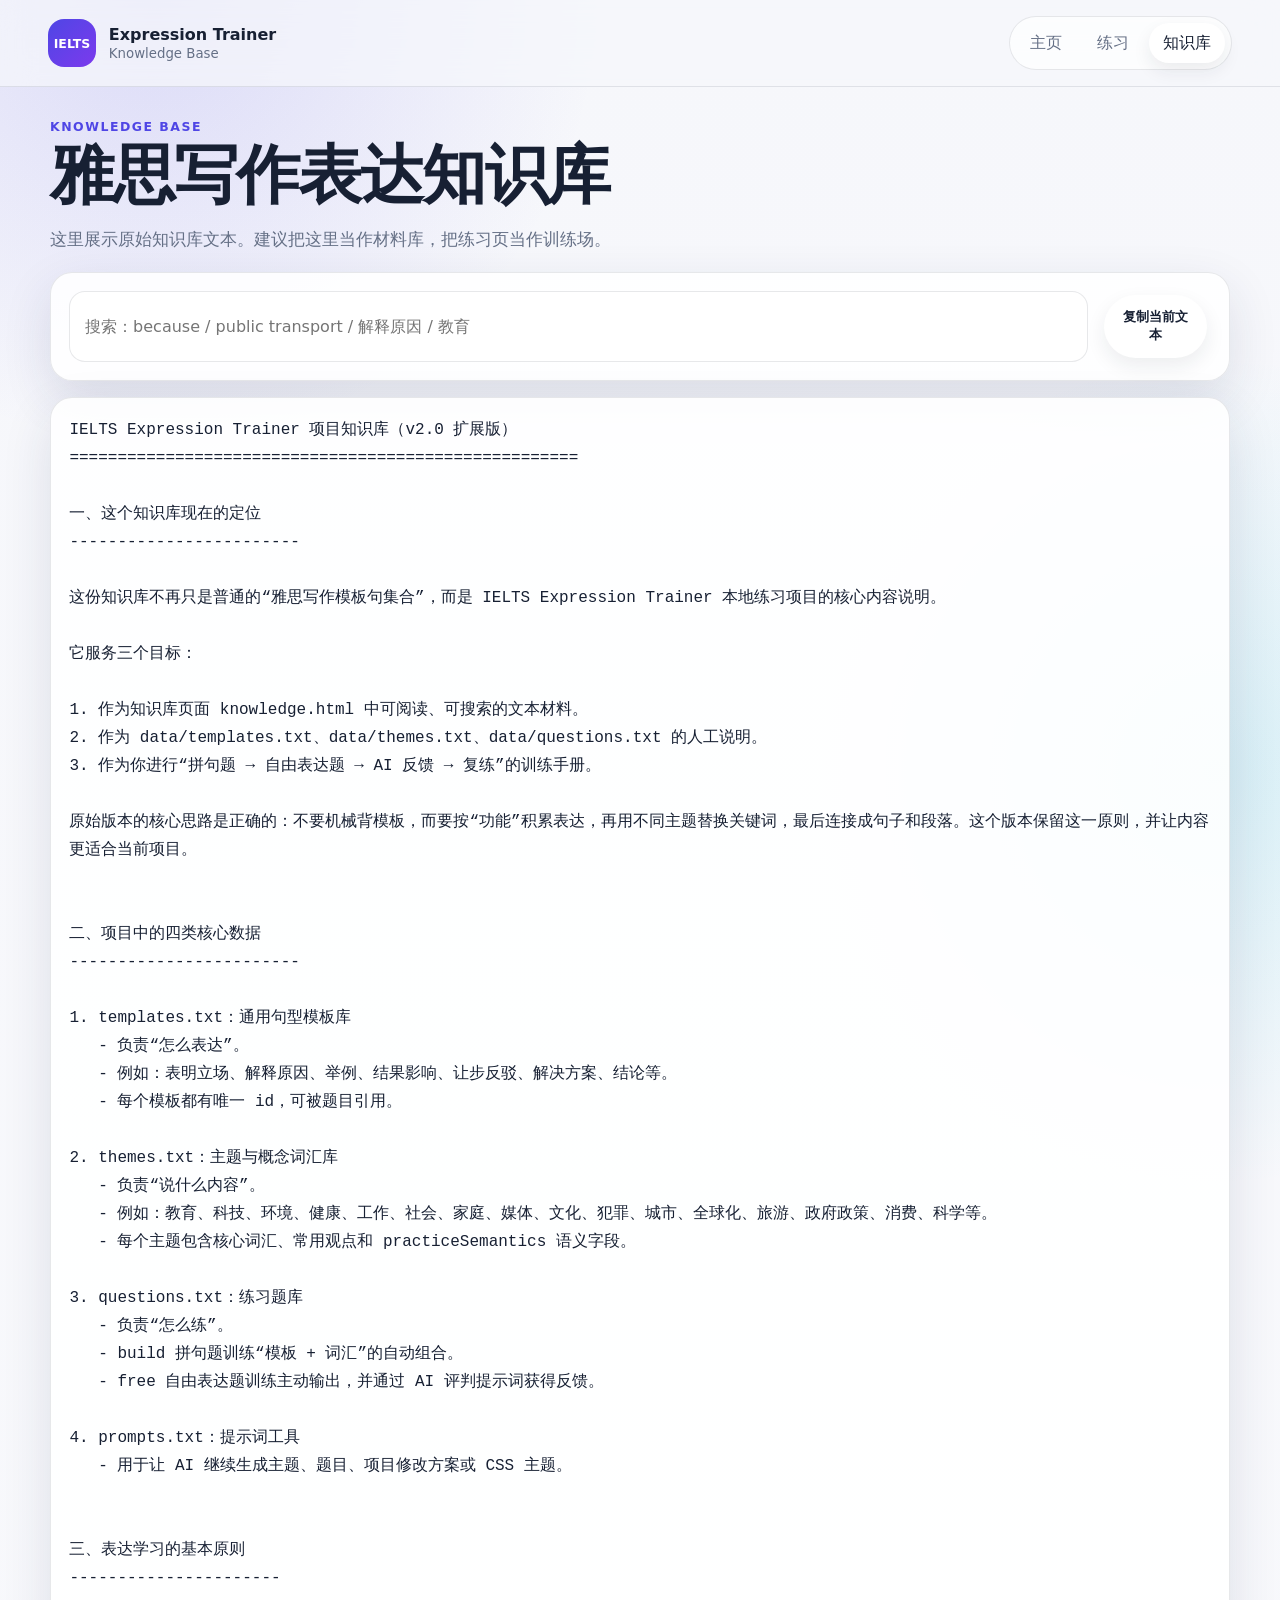
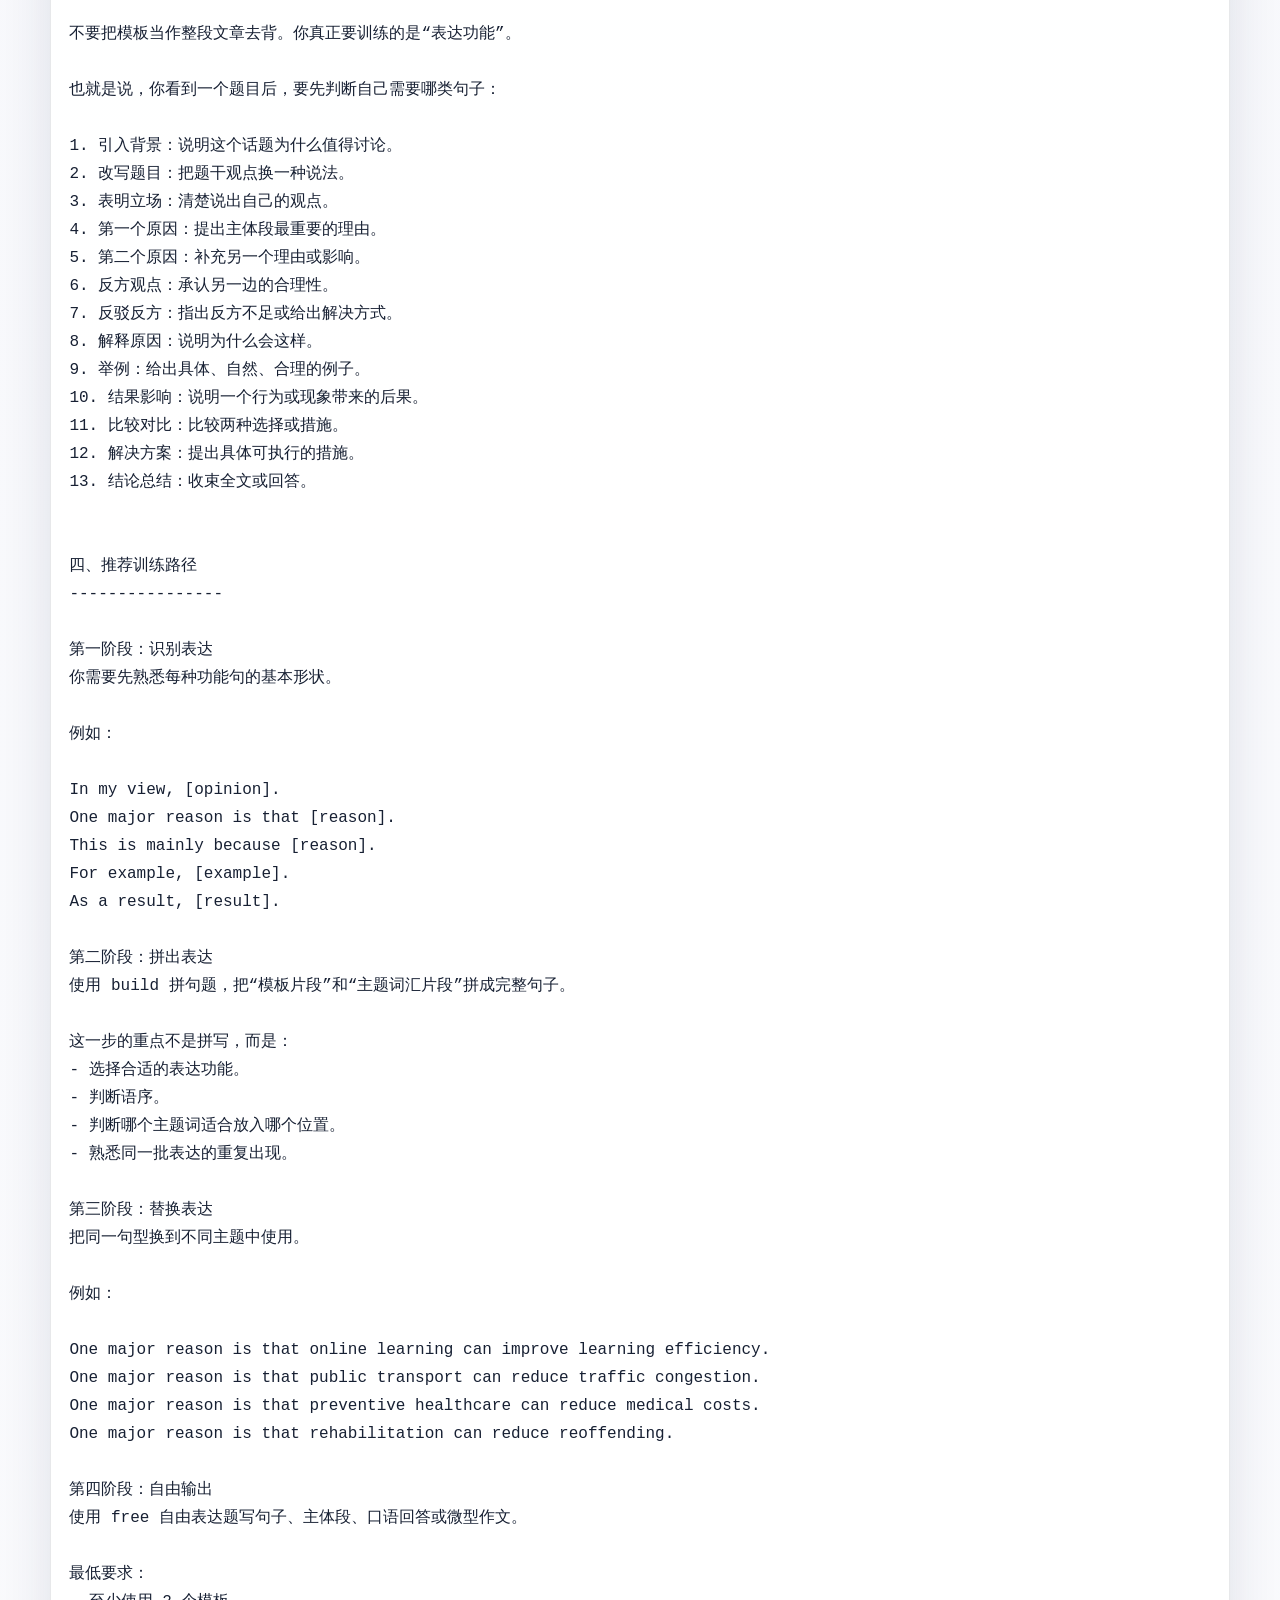
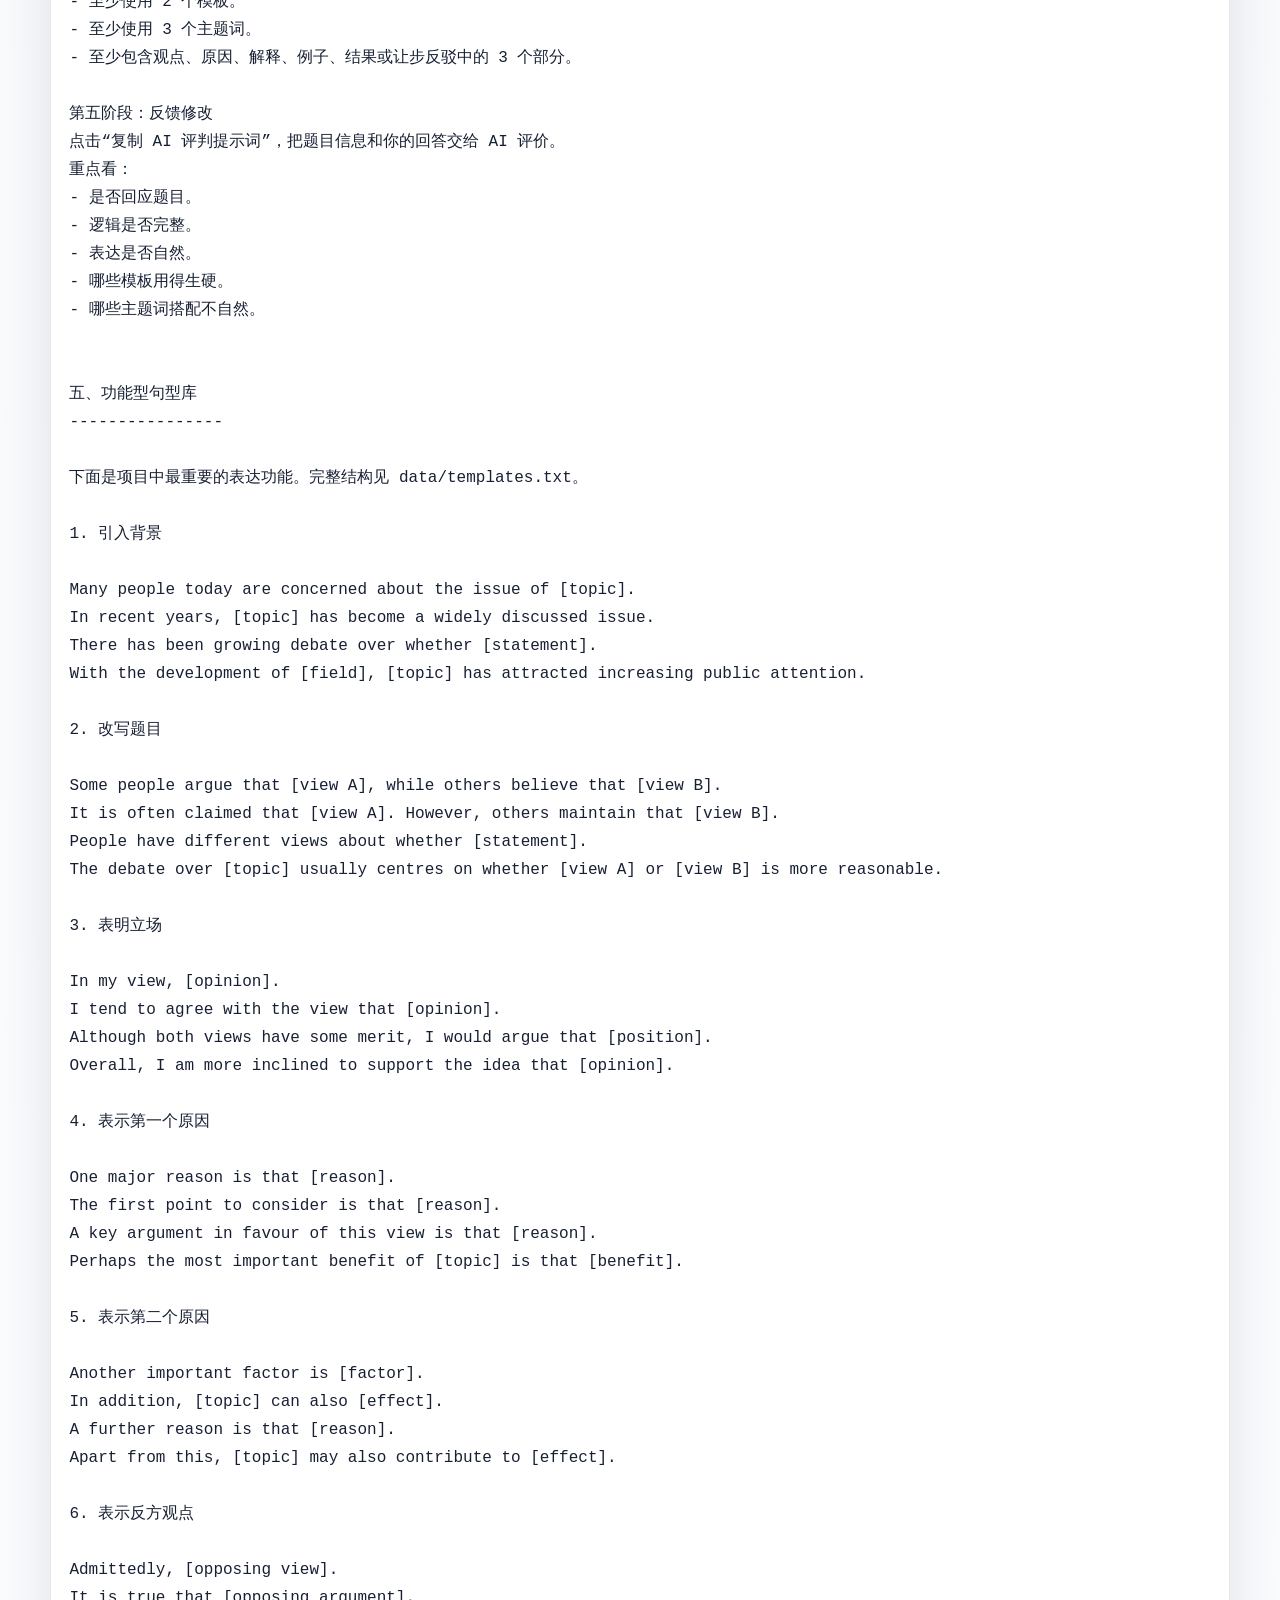
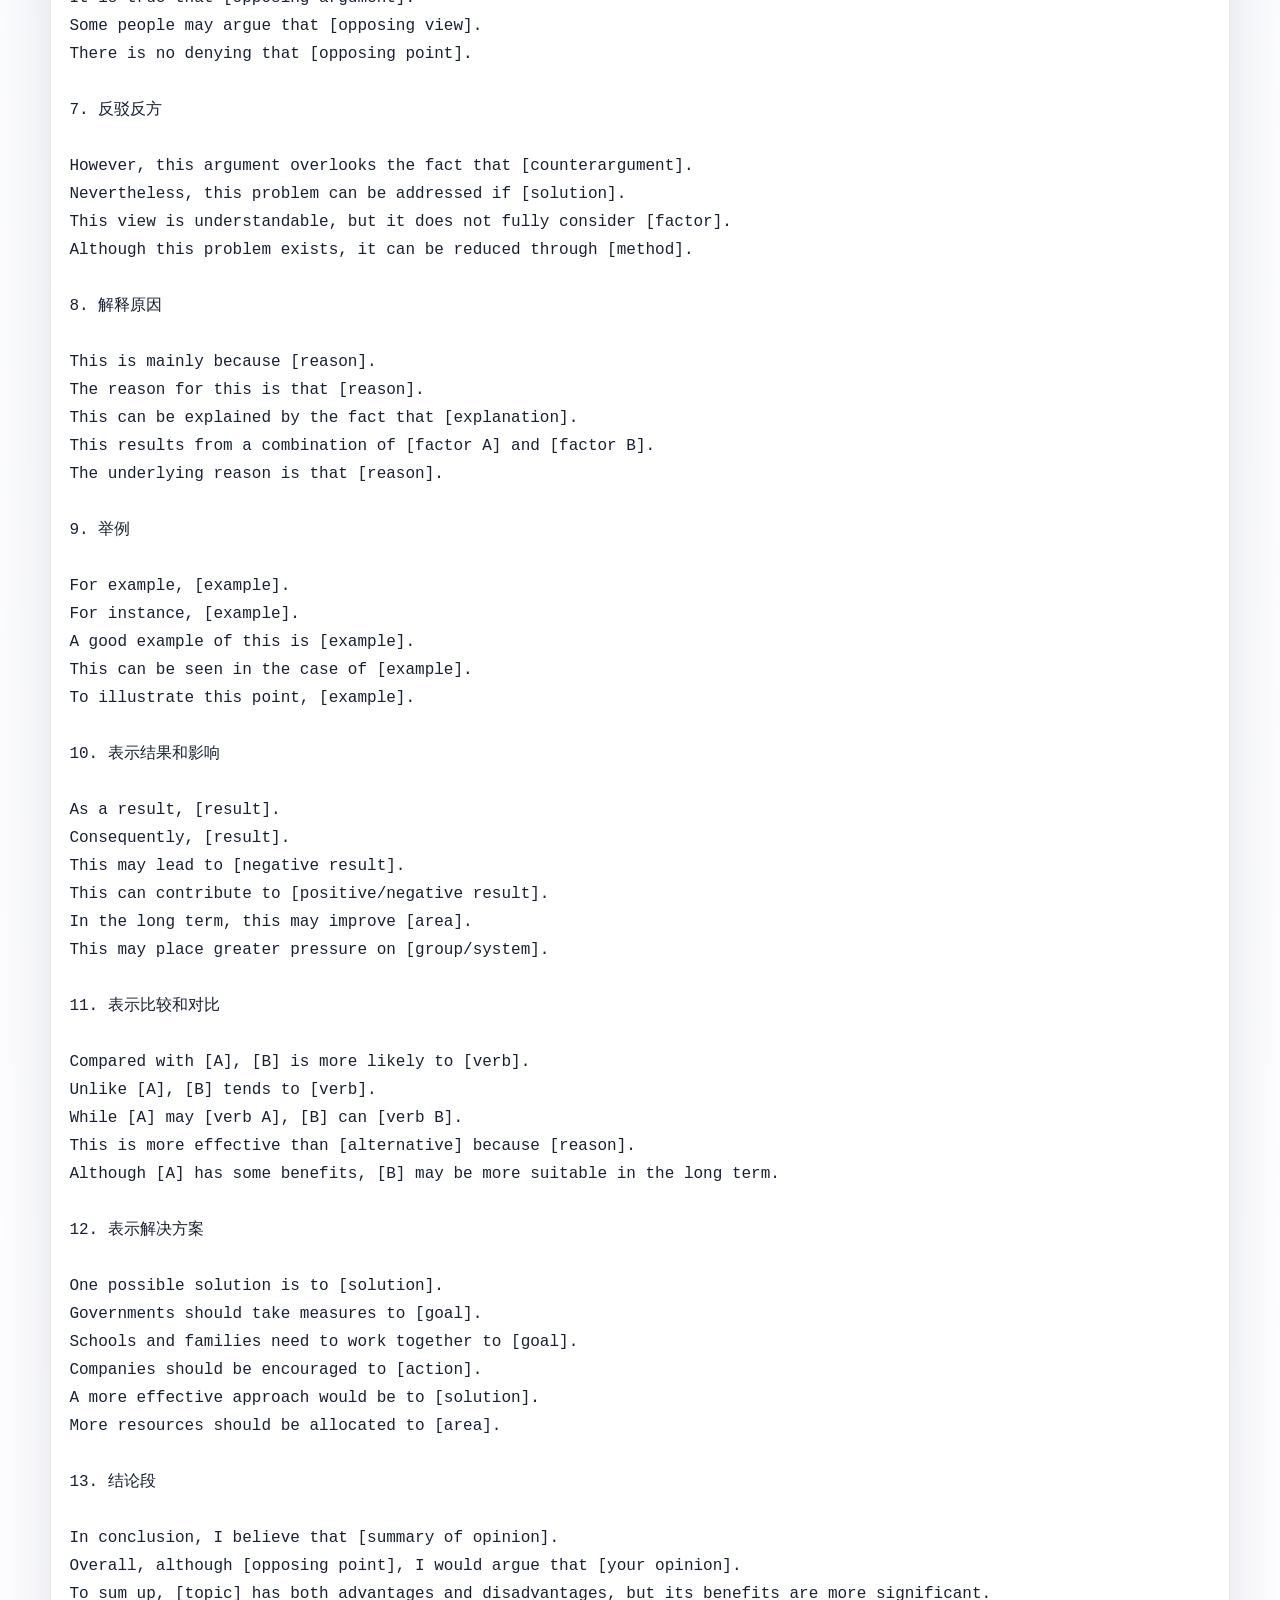
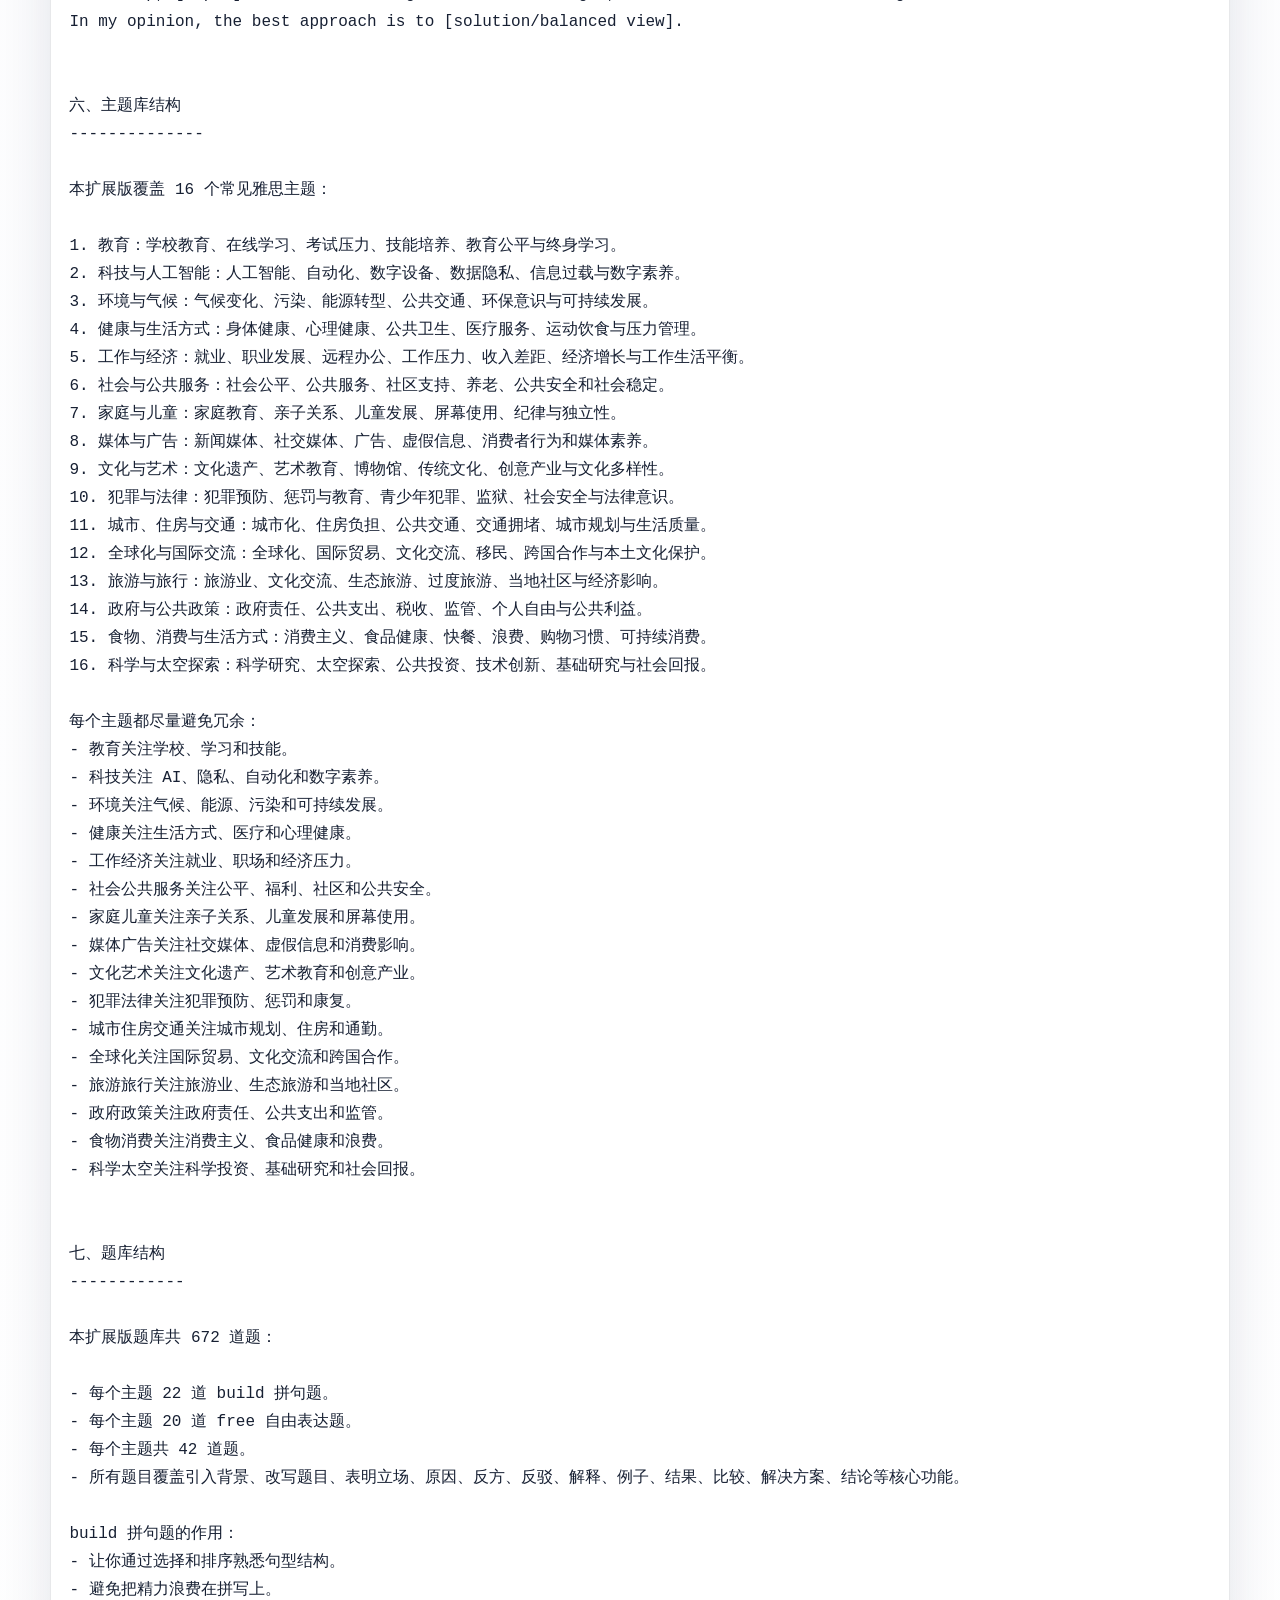
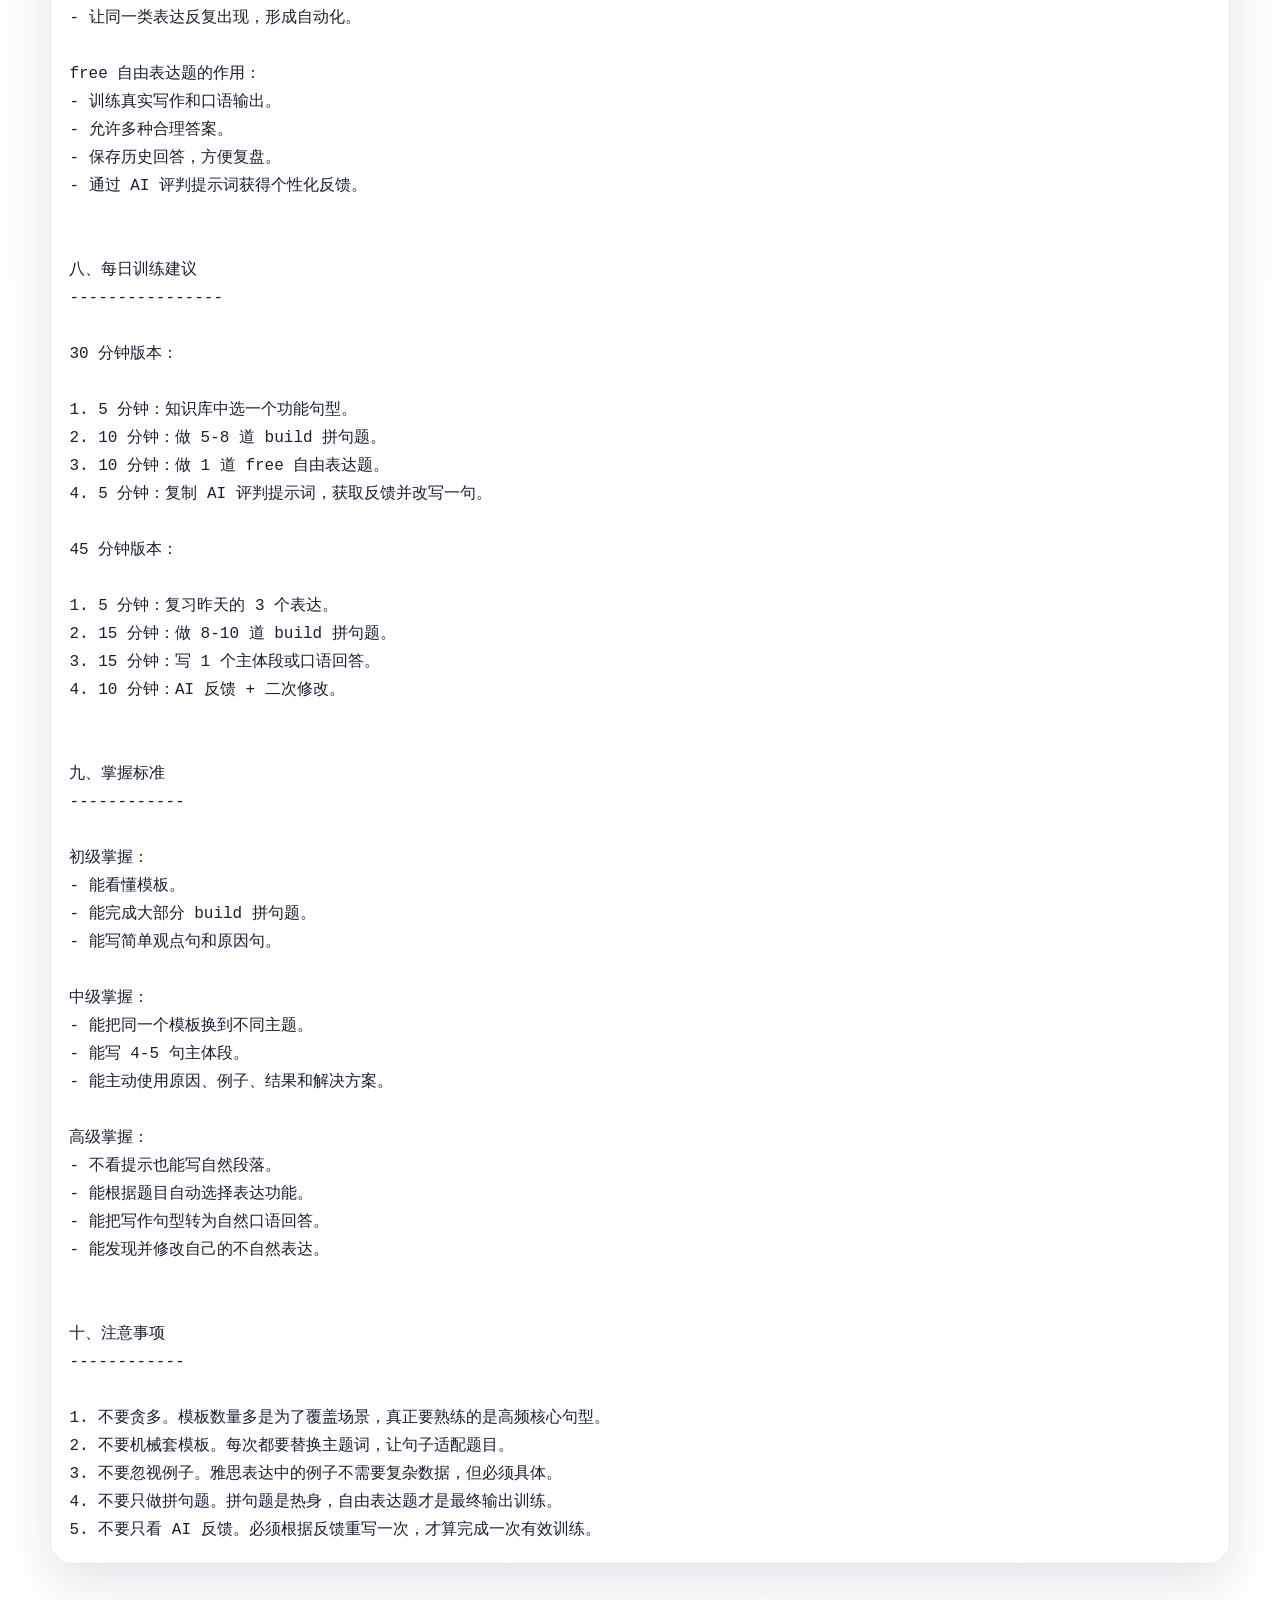
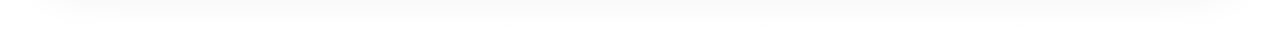
==== knowledge.html @ 22a50a84 "App" ====
<!doctype html><html lang="zh-CN"><head><meta charset="utf-8"/><meta name="viewport" content="width=device-width,initial-scale=1"/><title>知识库 | IELTS Expression Trainer</title><link rel="stylesheet" href="assets/css/style.css"/></head><body>
<header class="topbar"><a class="brand" href="index.html"><span class="logo">IELTS</span><span><b>Expression Trainer</b><small>Knowledge Base</small></span></a><nav><a href="index.html">主页</a><a href="practice.html">练习</a><a class="active" href="knowledge.html">知识库</a></nav></header>
<main class="container"><section><p class="eyebrow">Knowledge Base</p><h1>雅思写作表达知识库</h1><p class="lead">这里展示原始知识库文本。建议把这里当作材料库，把练习页当作训练场。</p><div class="panel toolbar"><input id="searchInput" placeholder="搜索：because / public transport / 解释原因 / 教育"/><button id="copyVisible" class="btn">复制当前文本</button></div><pre id="knowledgeText" class="panel kb">正在加载...</pre></section></main>
<div id="toastRoot"></div><script src="assets/js/fallback-data.js"></script><script src="assets/js/common.js"></script><script src="assets/js/knowledge.js"></script></body></html>
---- assets/css/style.css ----
:root{--bg:#f6f7fb;--surface:rgba(255,255,255,.88);--text:#172033;--muted:#657086;--primary:#4f46e5;--primary2:#7c3aed;--accent:#06b6d4;--danger:#ef4444;--success:#16a34a;--warning:#f59e0b;--border:rgba(23,32,51,.1);--shadow:0 18px 50px rgba(36,42,80,.12);--radius:22px;--font:ui-sans-serif,system-ui,-apple-system,BlinkMacSystemFont,"Segoe UI","Microsoft YaHei",Arial,sans-serif}*{box-sizing:border-box}body{margin:0;font-family:var(--font);color:var(--text);background:radial-gradient(circle at 12% 0%,rgba(79,70,229,.16),transparent 28rem),radial-gradient(circle at 95% 8%,rgba(6,182,212,.13),transparent 26rem),linear-gradient(180deg,var(--bg),#fff);min-height:100vh}a{text-decoration:none;color:inherit}code{background:rgba(79,70,229,.08);color:var(--primary);padding:.12rem .35rem;border-radius:.45rem}.topbar{position:sticky;top:0;z-index:20;display:flex;justify-content:space-between;align-items:center;gap:1rem;padding:1rem clamp(1rem,4vw,3rem);backdrop-filter:blur(16px);background:rgba(246,247,251,.72);border-bottom:1px solid var(--border)}.brand{display:flex;gap:.8rem;align-items:center}.logo{display:grid;place-items:center;width:48px;height:48px;border-radius:16px;background:linear-gradient(135deg,var(--primary),var(--primary2));color:#fff;font-weight:900;font-size:.78rem}.brand small{display:block;color:var(--muted);margin-top:.18rem}nav{display:flex;gap:.35rem;padding:.35rem;background:rgba(255,255,255,.65);border:1px solid var(--border);border-radius:999px}nav a{padding:.62rem .9rem;border-radius:999px;color:var(--muted)}nav a.active,nav a:hover{color:var(--text);background:#fff;box-shadow:0 8px 18px rgba(23,32,51,.08)}.container{width:min(1180px,calc(100% - 2rem));margin:0 auto;padding:2rem 0 4rem}.hero{display:grid;grid-template-columns:1.2fr .8fr;gap:1.5rem;align-items:stretch;padding:2rem 0}.eyebrow{margin:0 0 .6rem;color:var(--primary);font-size:.78rem;font-weight:900;letter-spacing:.12em;text-transform:uppercase}h1,h2,h3{margin:0;letter-spacing:-.03em}h1{font-size:clamp(2.1rem,5vw,4.6rem);line-height:.98}.lead{color:var(--muted);font-size:1.08rem;line-height:1.8;max-width:760px}.panel,.card{background:var(--surface);border:1px solid var(--border);border-radius:var(--radius);box-shadow:var(--shadow);padding:1.15rem}.btn{border:0;border-radius:999px;padding:.82rem 1.05rem;background:#fff;color:var(--text);font-weight:800;cursor:pointer;display:inline-flex;justify-content:center;align-items:center;gap:.45rem;margin:.25rem;box-shadow:0 8px 20px rgba(23,32,51,.08)}.btn.primary{background:linear-gradient(135deg,var(--primary),var(--primary2));color:#fff}.btn.danger{color:var(--danger);background:rgba(239,68,68,.1);box-shadow:none;border:1px solid rgba(239,68,68,.2)}.btn.success{color:var(--success);background:rgba(22,163,74,.1);box-shadow:none;border:1px solid rgba(22,163,74,.2)}.btn.small{padding:.6rem .8rem}.btn.full{width:100%}.grid{display:grid;grid-template-columns:repeat(3,minmax(0,1fr));gap:1rem}.grid.two{grid-template-columns:repeat(2,minmax(0,1fr))}.card:hover{transform:translateY(-2px);box-shadow:0 22px 55px rgba(36,42,80,.16)}.theme-icon{font-size:2rem}.muted{color:var(--muted);line-height:1.65}.chip{display:inline-flex;padding:.45rem .65rem;border-radius:999px;background:rgba(79,70,229,.08);color:var(--primary);border:1px solid rgba(79,70,229,.12);font-size:.85rem;font-weight:800;margin:.18rem}.note{border-radius:18px;padding:1rem;background:linear-gradient(135deg,rgba(79,70,229,.08),rgba(6,182,212,.08));border:1px solid rgba(79,70,229,.12);color:var(--muted);line-height:1.65}.stats{display:grid;grid-template-columns:repeat(3,1fr);gap:.75rem}.stat{padding:1rem;border-radius:18px;background:rgba(255,255,255,.72);border:1px solid var(--border)}.stat b{display:block;font-size:1.8rem}.section-head{display:flex;justify-content:space-between;align-items:center;margin:2rem 0 1rem}.cols{display:grid;grid-template-columns:1fr 1fr;gap:1rem;margin-top:2rem}.practice{display:grid;grid-template-columns:320px 1fr;gap:1rem;align-items:start}.side{position:sticky;top:92px}.side label{display:block;margin:1rem 0 .4rem;color:var(--muted);font-weight:800}.side select,input,textarea{width:100%;border:1px solid var(--border);background:rgba(255,255,255,.85);border-radius:16px;padding:.82rem .92rem;font:inherit;outline:none}.seg{display:grid;grid-template-columns:repeat(3,1fr);gap:.35rem;padding:.35rem;border:1px solid var(--border);background:rgba(255,255,255,.6);border-radius:16px}.seg button{border:0;border-radius:12px;background:transparent;padding:.65rem;color:var(--muted);font-weight:800;cursor:pointer}.seg button.active{background:#fff;color:var(--primary);box-shadow:0 8px 20px rgba(23,32,51,.08)}.progress{margin:1rem 0;color:var(--muted)}.progress div{height:10px;border-radius:999px;background:rgba(79,70,229,.09);overflow:hidden;margin-top:.45rem}.progress i{display:block;height:100%;width:0;background:linear-gradient(90deg,var(--primary),var(--accent));border-radius:999px}.work{display:grid;grid-template-columns:290px 1fr;gap:1rem}.list{max-height:calc(100vh - 110px);overflow:auto;position:sticky;top:92px}.qitem{width:100%;text-align:left;border:1px solid var(--border);border-radius:16px;background:rgba(255,255,255,.62);padding:.75rem;cursor:pointer;margin:.35rem 0}.qitem.active,.qitem:hover{border-color:rgba(79,70,229,.36);background:rgba(79,70,229,.06)}.qhead{display:flex;justify-content:space-between;gap:1rem;margin-bottom:1rem}.prompt{padding:1rem;border-radius:18px;background:rgba(79,70,229,.06);border:1px solid rgba(79,70,229,.12);line-height:1.7;margin:1rem 0}.bank,.answer,.tools{display:flex;flex-wrap:wrap;gap:.55rem;padding:.85rem;border-radius:18px;border:1px dashed rgba(79,70,229,.25);background:rgba(255,255,255,.58);min-height:64px}.answer{border-style:solid;background:rgba(6,182,212,.06);border-color:rgba(6,182,212,.22)}.answer.empty:before{content:"点击或拖拽上方选项到这里组成答案";color:var(--muted)}.tok{display:inline-flex;align-items:center;padding:.48rem .68rem;border-radius:999px;background:#fff;border:1px solid var(--border);font-weight:800;font-size:.86rem;cursor:pointer;box-shadow:0 6px 14px rgba(23,32,51,.06)}.tok.template{color:var(--primary);border-color:rgba(79,70,229,.25)}.tok.vocab{color:#0e7490;border-color:rgba(6,182,212,.28)}.tok.modifier{color:#b45309;border-color:rgba(245,158,11,.28)}.tok.used{opacity:.45;pointer-events:none}.sentence{margin-top:1rem;padding:1rem;border-radius:16px;background:rgba(255,255,255,.78);border:1px solid var(--border);line-height:1.8}.feedback{margin-top:1rem;border-radius:18px;padding:1rem;line-height:1.7;border:1px solid var(--border)}.feedback.success{background:rgba(22,163,74,.08);color:#166534}.feedback.error{background:rgba(239,68,68,.08);color:#991b1b}.feedback.info{background:rgba(79,70,229,.08);color:#3730a3}textarea{min-height:190px;line-height:1.75;resize:vertical}.record{border:1px solid var(--border);background:rgba(255,255,255,.66);border-radius:16px;padding:.85rem;margin:.65rem 0}.record small{color:var(--muted)}.record p{white-space:pre-wrap;line-height:1.65}.toolbar{display:flex;gap:.75rem;margin:1rem 0}.kb{white-space:pre-wrap;word-break:break-word;line-height:1.75;font-family:ui-monospace,SFMono-Regular,Menlo,Consolas,"Microsoft YaHei Mono",monospace}.toast{position:fixed;right:1rem;bottom:1rem;padding:.85rem 1rem;border-radius:16px;background:#fff;border:1px solid var(--border);box-shadow:var(--shadow);z-index:99}.mobile{display:none}@media(max-width:980px){.hero,.cols,.practice,.work,.grid.two{grid-template-columns:1fr}.grid{grid-template-columns:repeat(2,1fr)}.side,.list{position:static}.list{display:none}.list.open{display:block}.mobile{display:inline-flex}}@media(max-width:680px){.topbar{flex-direction:column;align-items:flex-start}.topbar nav{width:100%;justify-content:space-between}.topbar nav a{flex:1;text-align:center}.container{width:calc(100% - 1rem);padding-top:1rem}.grid,.stats{grid-template-columns:1fr}.section-head,.qhead,.toolbar{flex-direction:column;align-items:stretch}.btn{width:100%;margin:.25rem 0}h1{font-size:2.25rem}}
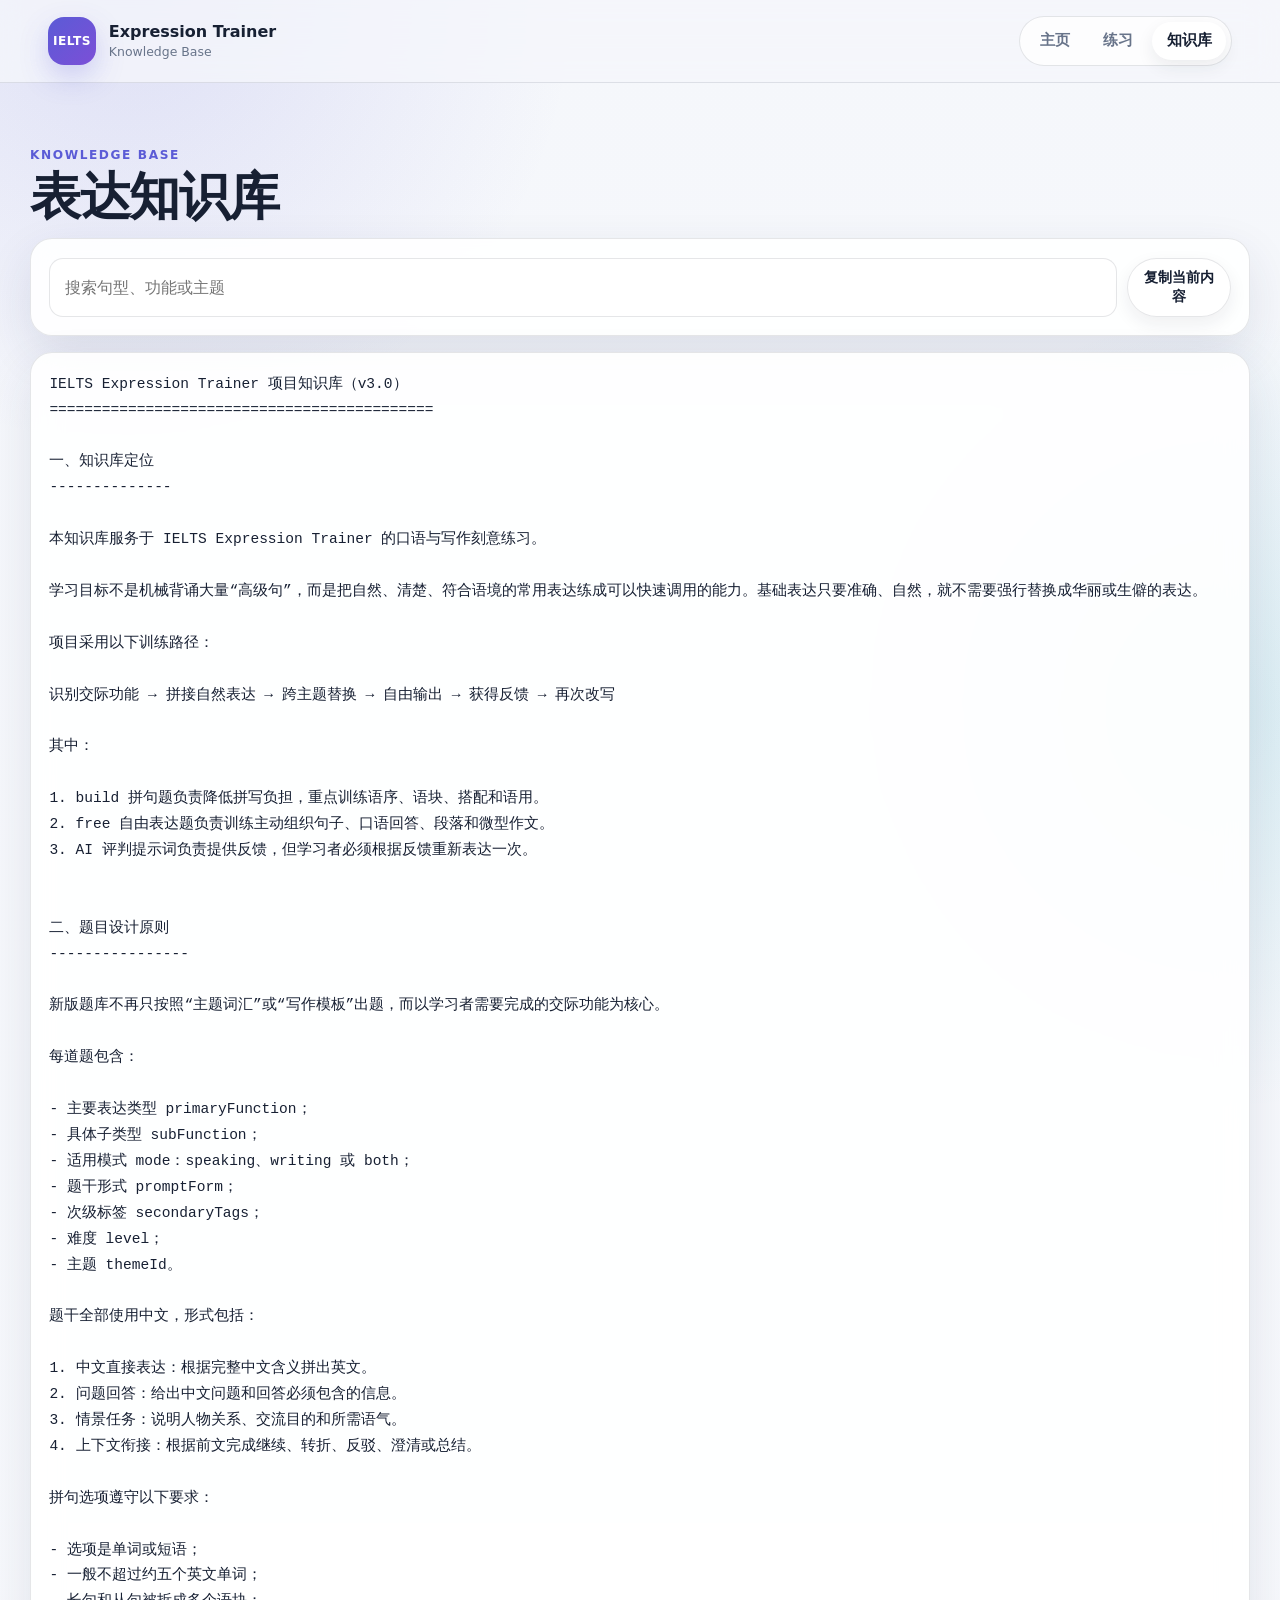
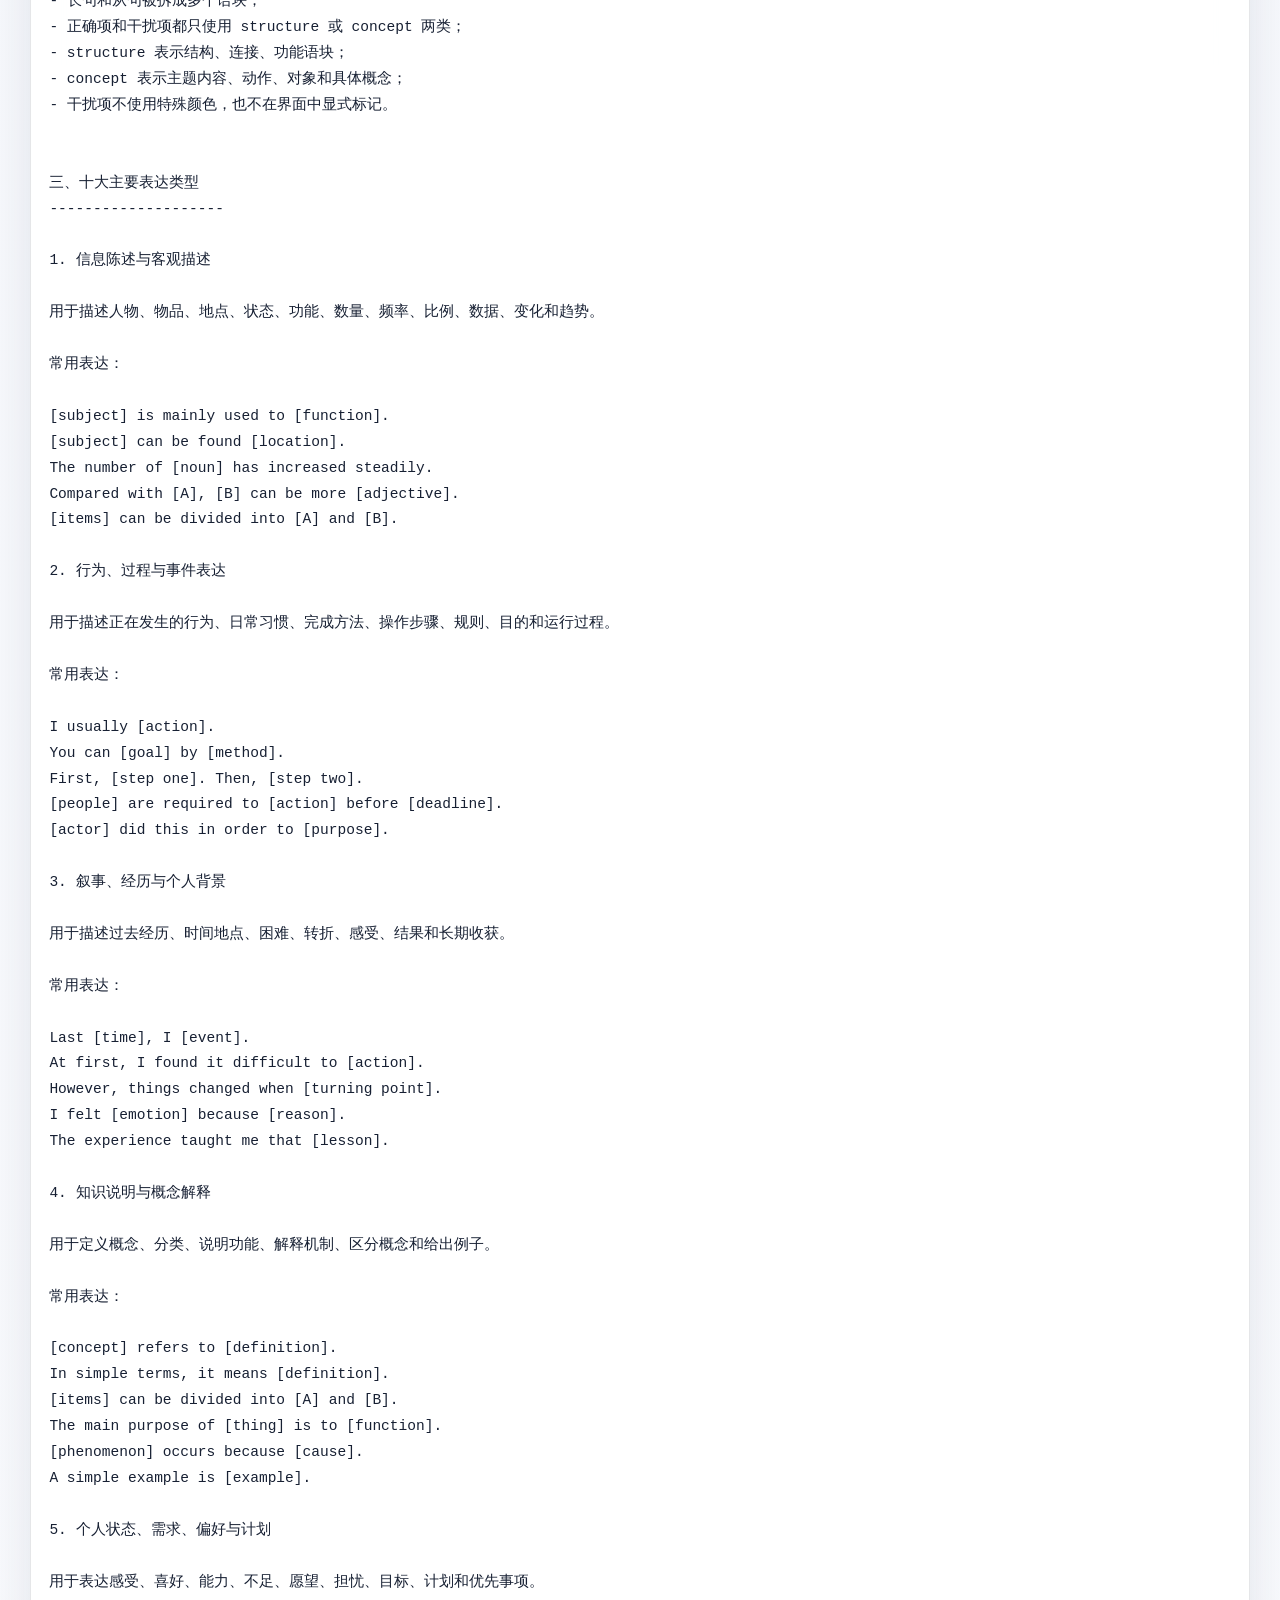
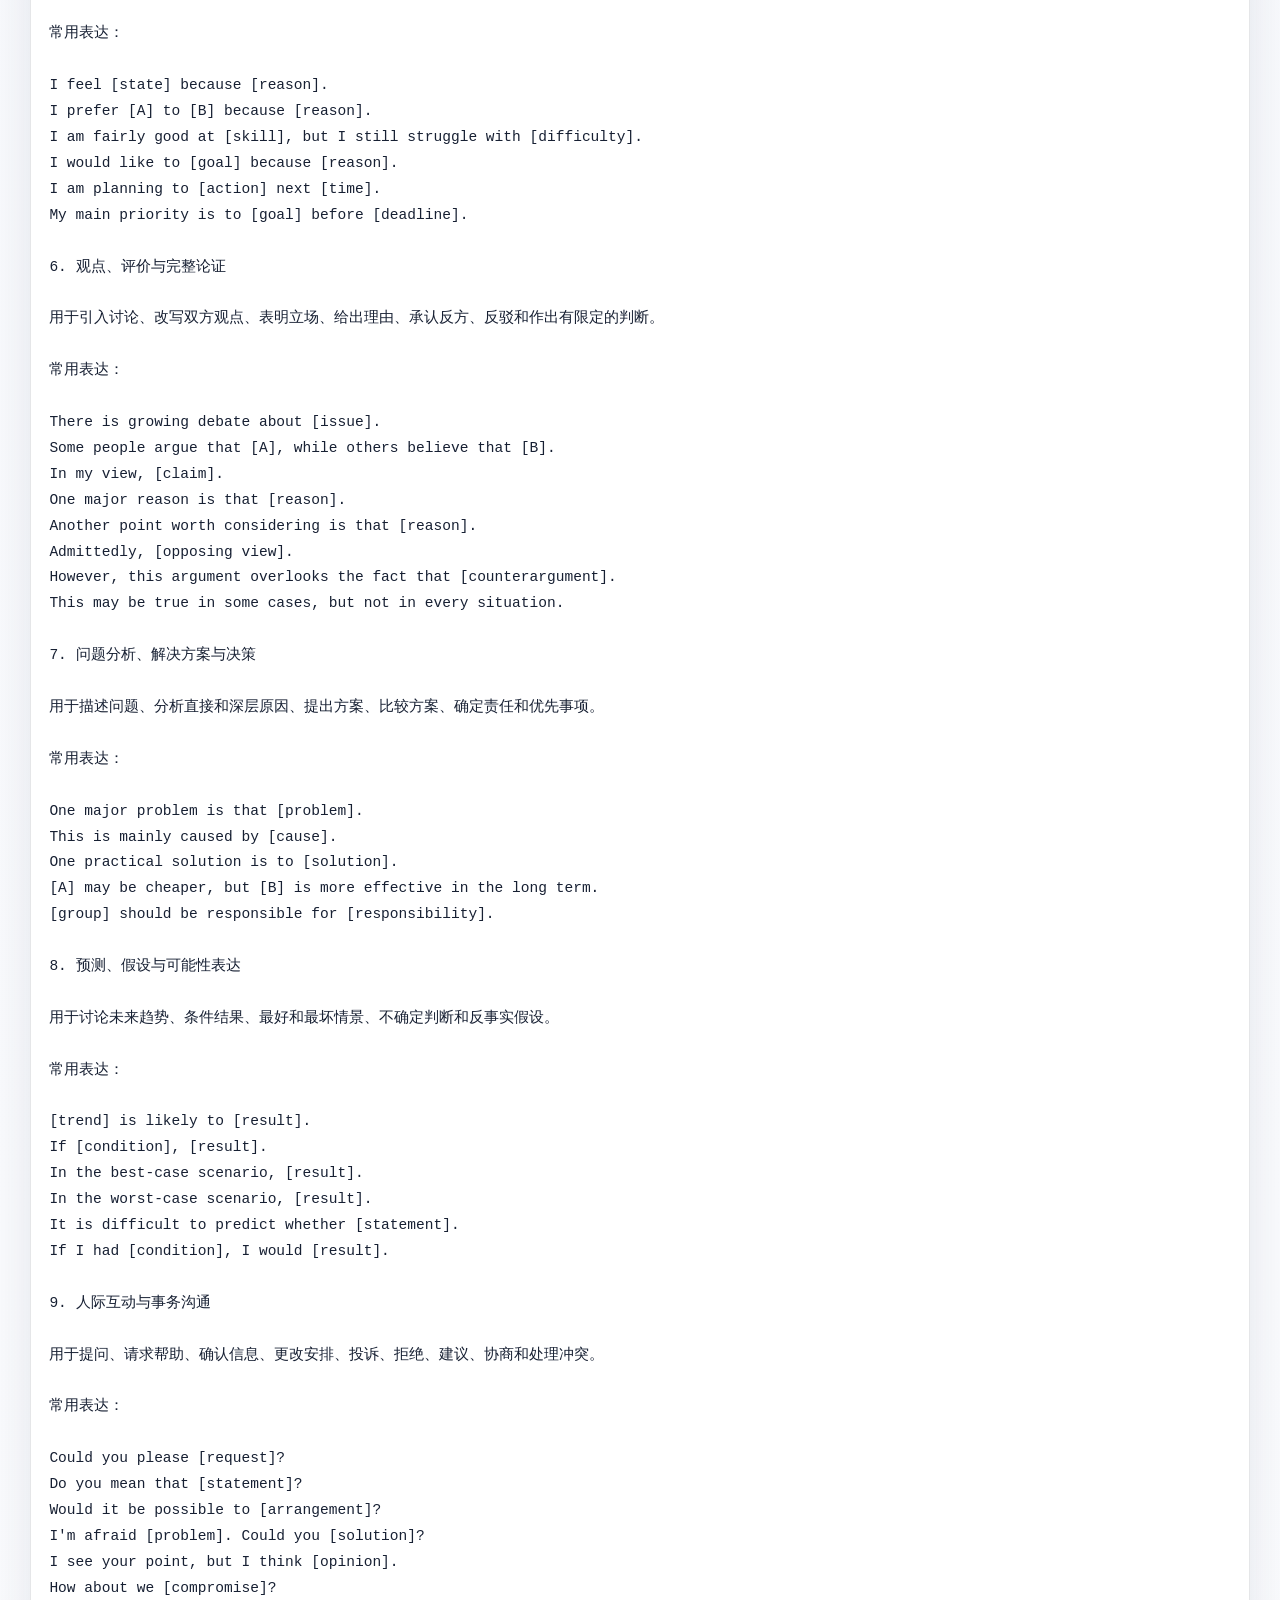
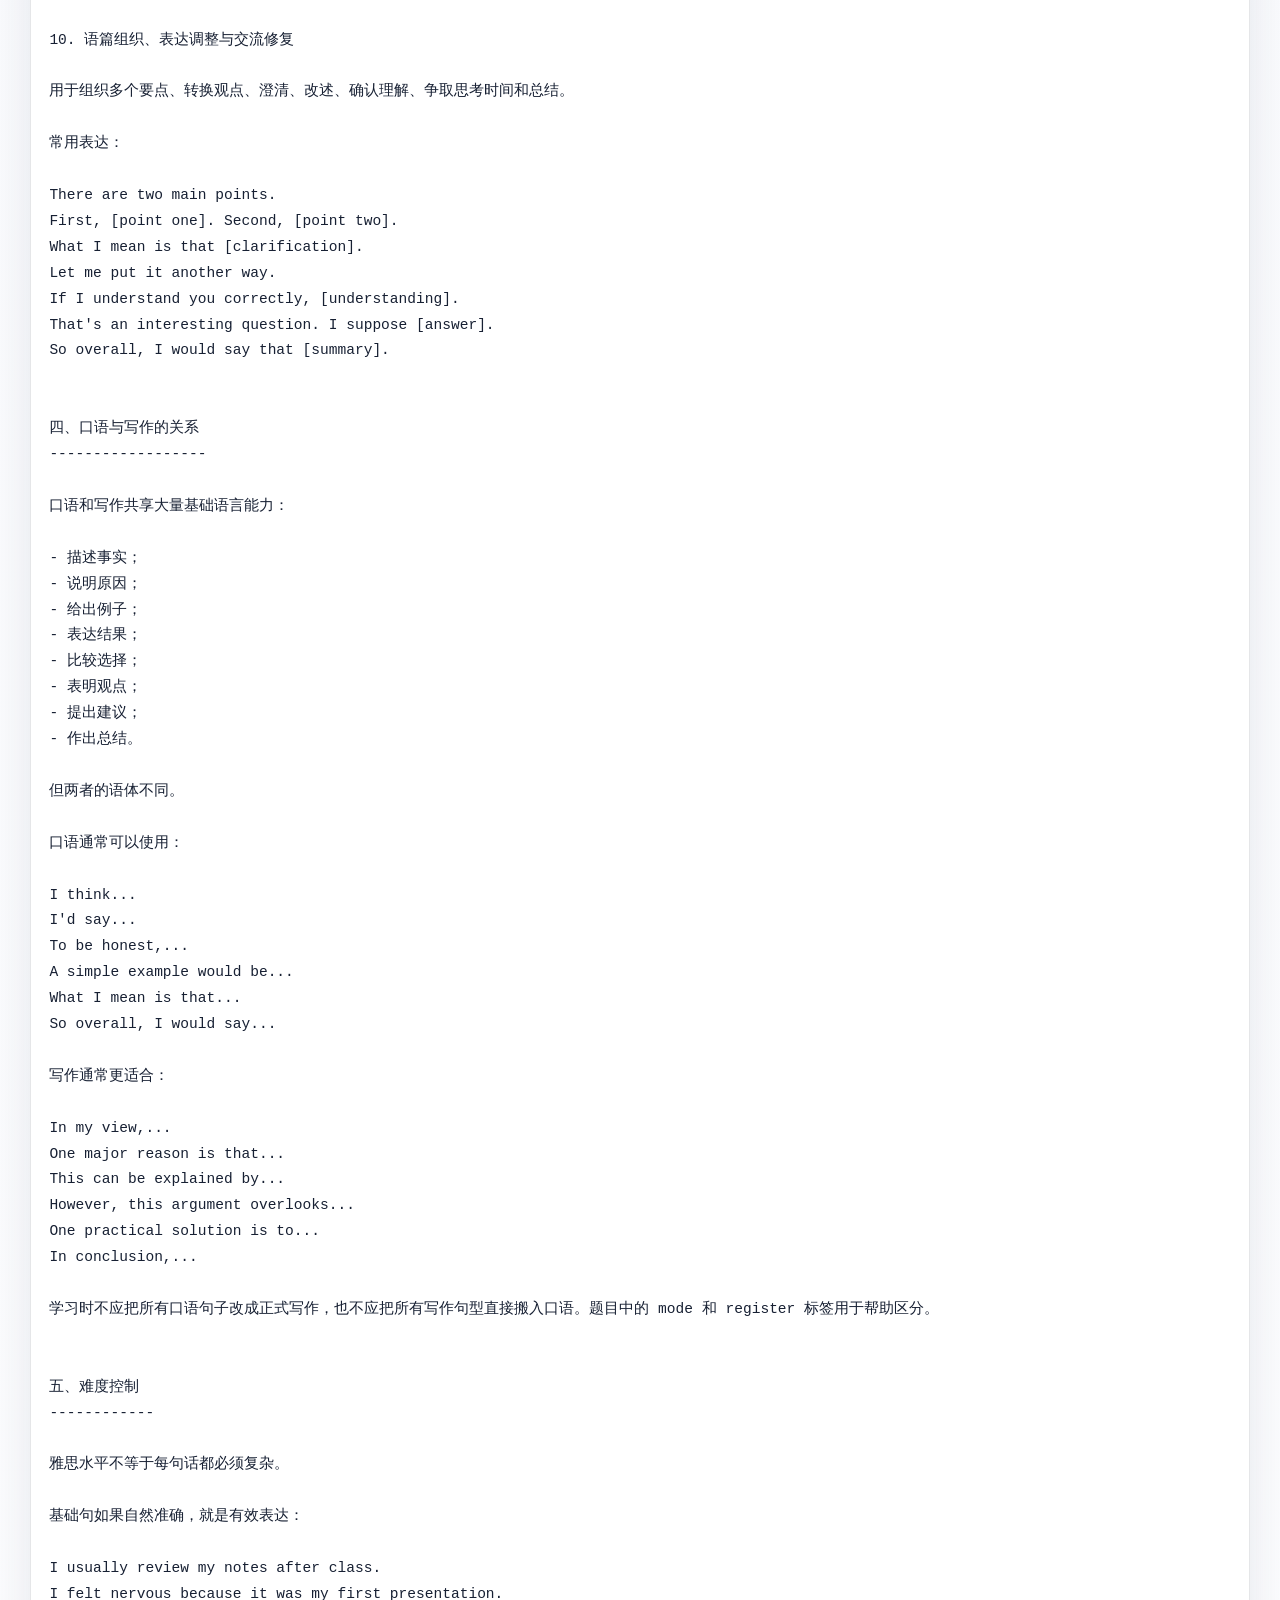
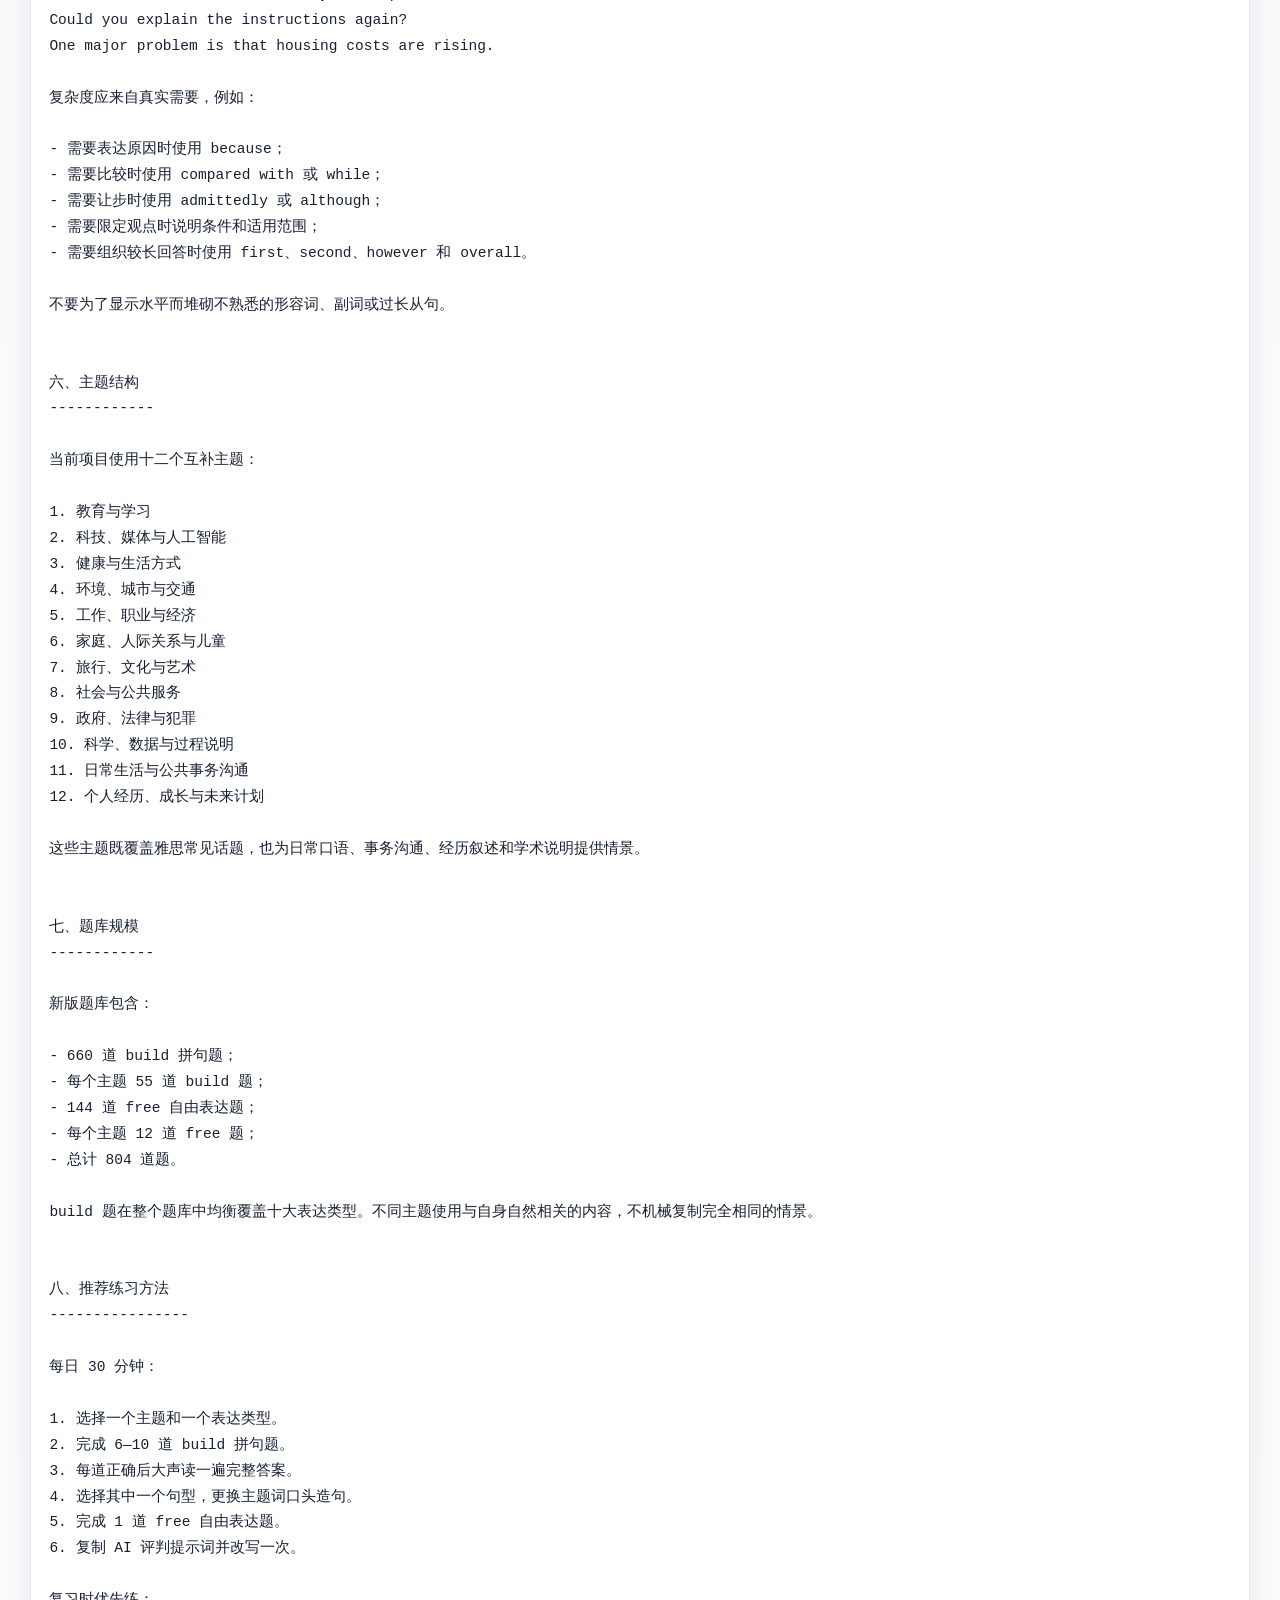
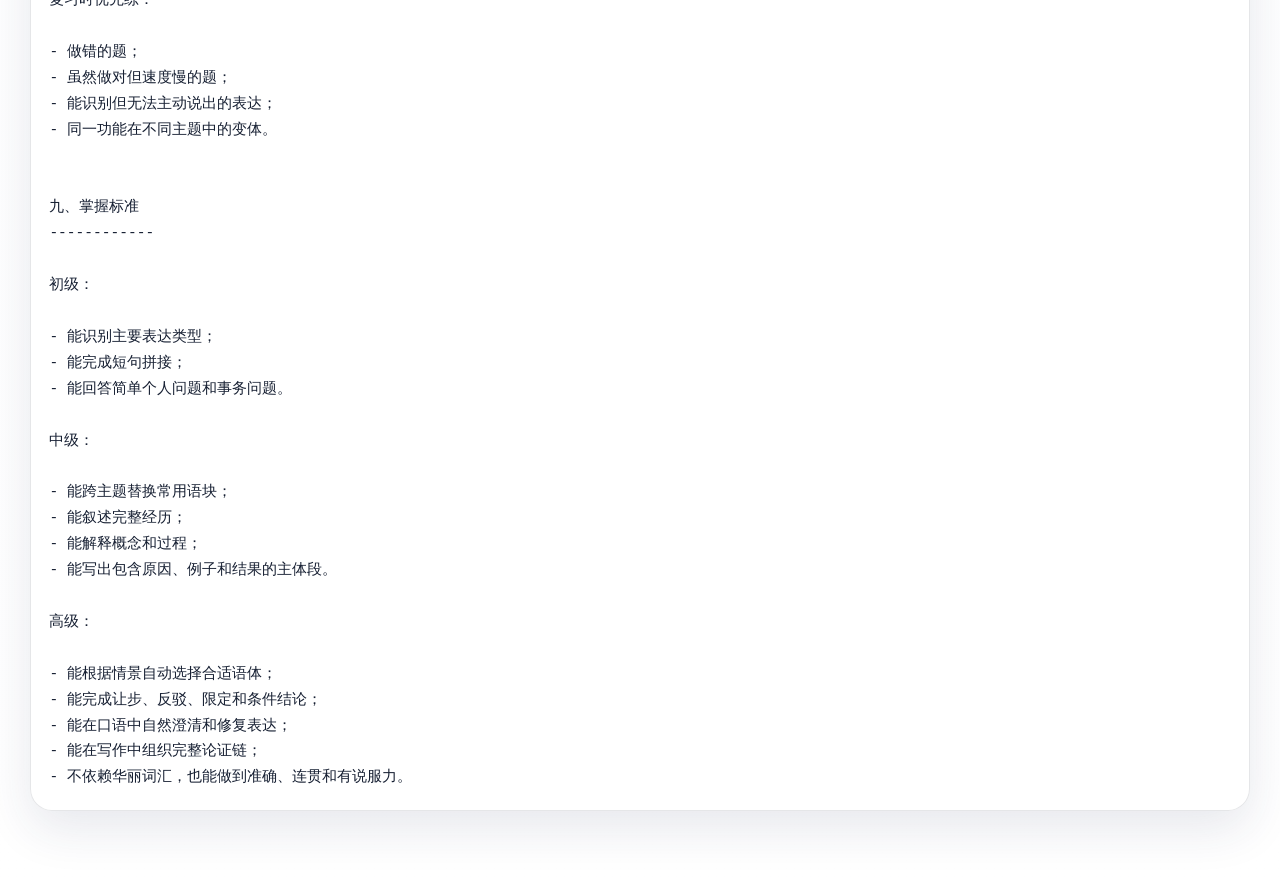
==== commit 2b0ca8f8: "v3" ====
--- a/knowledge.html
+++ b/knowledge.html
@@ -1,4 +1,26 @@
-<!doctype html><html lang="zh-CN"><head><meta charset="utf-8"/><meta name="viewport" content="width=device-width,initial-scale=1"/><title>知识库 | IELTS Expression Trainer</title><link rel="stylesheet" href="assets/css/style.css"/></head><body>
-<header class="topbar"><a class="brand" href="index.html"><span class="logo">IELTS</span><span><b>Expression Trainer</b><small>Knowledge Base</small></span></a><nav><a href="index.html">主页</a><a href="practice.html">练习</a><a class="active" href="knowledge.html">知识库</a></nav></header>
-<main class="container"><section><p class="eyebrow">Knowledge Base</p><h1>雅思写作表达知识库</h1><p class="lead">这里展示原始知识库文本。建议把这里当作材料库，把练习页当作训练场。</p><div class="panel toolbar"><input id="searchInput" placeholder="搜索：because / public transport / 解释原因 / 教育"/><button id="copyVisible" class="btn">复制当前文本</button></div><pre id="knowledgeText" class="panel kb">正在加载...</pre></section></main>
-<div id="toastRoot"></div><script src="assets/js/fallback-data.js"></script><script src="assets/js/common.js"></script><script src="assets/js/knowledge.js"></script></body></html>+<!doctype html>
+<html lang="zh-CN">
+<head>
+  <meta charset="utf-8">
+  <meta name="viewport" content="width=device-width,initial-scale=1">
+  <title>知识库 | IELTS Expression Trainer</title>
+  <link rel="stylesheet" href="assets/css/style.css">
+</head>
+<body data-page="knowledge">
+<header class="topbar">
+  <a class="brand" href="index.html"><span class="brand-mark">IELTS</span><span><strong>Expression Trainer</strong><small>Knowledge Base</small></span></a>
+  <nav><a href="index.html">主页</a><a href="practice.html">练习</a><a class="active" href="knowledge.html">知识库</a></nav>
+</header>
+<main class="container">
+  <section class="section">
+    <p class="eyebrow">KNOWLEDGE BASE</p><h1 class="page-title">表达知识库</h1>
+    <div class="panel search-bar"><input id="searchInput" placeholder="搜索句型、功能或主题"><button id="copyVisible" class="btn small">复制当前内容</button></div>
+    <pre id="knowledgeText" class="panel knowledge-text">正在加载……</pre>
+  </section>
+</main>
+<div id="toastRoot" class="toast-root"></div>
+<script src="assets/js/fallback-data.js"></script>
+<script src="assets/js/common.js"></script>
+<script src="assets/js/knowledge.js"></script>
+</body>
+</html>
--- a/assets/css/style.css
+++ b/assets/css/style.css
@@ -1 +1,37 @@
-:root{--bg:#f6f7fb;--surface:rgba(255,255,255,.88);--text:#172033;--muted:#657086;--primary:#4f46e5;--primary2:#7c3aed;--accent:#06b6d4;--danger:#ef4444;--success:#16a34a;--warning:#f59e0b;--border:rgba(23,32,51,.1);--shadow:0 18px 50px rgba(36,42,80,.12);--radius:22px;--font:ui-sans-serif,system-ui,-apple-system,BlinkMacSystemFont,"Segoe UI","Microsoft YaHei",Arial,sans-serif}*{box-sizing:border-box}body{margin:0;font-family:var(--font);color:var(--text);background:radial-gradient(circle at 12% 0%,rgba(79,70,229,.16),transparent 28rem),radial-gradient(circle at 95% 8%,rgba(6,182,212,.13),transparent 26rem),linear-gradient(180deg,var(--bg),#fff);min-height:100vh}a{text-decoration:none;color:inherit}code{background:rgba(79,70,229,.08);color:var(--primary);padding:.12rem .35rem;border-radius:.45rem}.topbar{position:sticky;top:0;z-index:20;display:flex;justify-content:space-between;align-items:center;gap:1rem;padding:1rem clamp(1rem,4vw,3rem);backdrop-filter:blur(16px);background:rgba(246,247,251,.72);border-bottom:1px solid var(--border)}.brand{display:flex;gap:.8rem;align-items:center}.logo{display:grid;place-items:center;width:48px;height:48px;border-radius:16px;background:linear-gradient(135deg,var(--primary),var(--primary2));color:#fff;font-weight:900;font-size:.78rem}.brand small{display:block;color:var(--muted);margin-top:.18rem}nav{display:flex;gap:.35rem;padding:.35rem;background:rgba(255,255,255,.65);border:1px solid var(--border);border-radius:999px}nav a{padding:.62rem .9rem;border-radius:999px;color:var(--muted)}nav a.active,nav a:hover{color:var(--text);background:#fff;box-shadow:0 8px 18px rgba(23,32,51,.08)}.container{width:min(1180px,calc(100% - 2rem));margin:0 auto;padding:2rem 0 4rem}.hero{display:grid;grid-template-columns:1.2fr .8fr;gap:1.5rem;align-items:stretch;padding:2rem 0}.eyebrow{margin:0 0 .6rem;color:var(--primary);font-size:.78rem;font-weight:900;letter-spacing:.12em;text-transform:uppercase}h1,h2,h3{margin:0;letter-spacing:-.03em}h1{font-size:clamp(2.1rem,5vw,4.6rem);line-height:.98}.lead{color:var(--muted);font-size:1.08rem;line-height:1.8;max-width:760px}.panel,.card{background:var(--surface);border:1px solid var(--border);border-radius:var(--radius);box-shadow:var(--shadow);padding:1.15rem}.btn{border:0;border-radius:999px;padding:.82rem 1.05rem;background:#fff;color:var(--text);font-weight:800;cursor:pointer;display:inline-flex;justify-content:center;align-items:center;gap:.45rem;margin:.25rem;box-shadow:0 8px 20px rgba(23,32,51,.08)}.btn.primary{background:linear-gradient(135deg,var(--primary),var(--primary2));color:#fff}.btn.danger{color:var(--danger);background:rgba(239,68,68,.1);box-shadow:none;border:1px solid rgba(239,68,68,.2)}.btn.success{color:var(--success);background:rgba(22,163,74,.1);box-shadow:none;border:1px solid rgba(22,163,74,.2)}.btn.small{padding:.6rem .8rem}.btn.full{width:100%}.grid{display:grid;grid-template-columns:repeat(3,minmax(0,1fr));gap:1rem}.grid.two{grid-template-columns:repeat(2,minmax(0,1fr))}.card:hover{transform:translateY(-2px);box-shadow:0 22px 55px rgba(36,42,80,.16)}.theme-icon{font-size:2rem}.muted{color:var(--muted);line-height:1.65}.chip{display:inline-flex;padding:.45rem .65rem;border-radius:999px;background:rgba(79,70,229,.08);color:var(--primary);border:1px solid rgba(79,70,229,.12);font-size:.85rem;font-weight:800;margin:.18rem}.note{border-radius:18px;padding:1rem;background:linear-gradient(135deg,rgba(79,70,229,.08),rgba(6,182,212,.08));border:1px solid rgba(79,70,229,.12);color:var(--muted);line-height:1.65}.stats{display:grid;grid-template-columns:repeat(3,1fr);gap:.75rem}.stat{padding:1rem;border-radius:18px;background:rgba(255,255,255,.72);border:1px solid var(--border)}.stat b{display:block;font-size:1.8rem}.section-head{display:flex;justify-content:space-between;align-items:center;margin:2rem 0 1rem}.cols{display:grid;grid-template-columns:1fr 1fr;gap:1rem;margin-top:2rem}.practice{display:grid;grid-template-columns:320px 1fr;gap:1rem;align-items:start}.side{position:sticky;top:92px}.side label{display:block;margin:1rem 0 .4rem;color:var(--muted);font-weight:800}.side select,input,textarea{width:100%;border:1px solid var(--border);background:rgba(255,255,255,.85);border-radius:16px;padding:.82rem .92rem;font:inherit;outline:none}.seg{display:grid;grid-template-columns:repeat(3,1fr);gap:.35rem;padding:.35rem;border:1px solid var(--border);background:rgba(255,255,255,.6);border-radius:16px}.seg button{border:0;border-radius:12px;background:transparent;padding:.65rem;color:var(--muted);font-weight:800;cursor:pointer}.seg button.active{background:#fff;color:var(--primary);box-shadow:0 8px 20px rgba(23,32,51,.08)}.progress{margin:1rem 0;color:var(--muted)}.progress div{height:10px;border-radius:999px;background:rgba(79,70,229,.09);overflow:hidden;margin-top:.45rem}.progress i{display:block;height:100%;width:0;background:linear-gradient(90deg,var(--primary),var(--accent));border-radius:999px}.work{display:grid;grid-template-columns:290px 1fr;gap:1rem}.list{max-height:calc(100vh - 110px);overflow:auto;position:sticky;top:92px}.qitem{width:100%;text-align:left;border:1px solid var(--border);border-radius:16px;background:rgba(255,255,255,.62);padding:.75rem;cursor:pointer;margin:.35rem 0}.qitem.active,.qitem:hover{border-color:rgba(79,70,229,.36);background:rgba(79,70,229,.06)}.qhead{display:flex;justify-content:space-between;gap:1rem;margin-bottom:1rem}.prompt{padding:1rem;border-radius:18px;background:rgba(79,70,229,.06);border:1px solid rgba(79,70,229,.12);line-height:1.7;margin:1rem 0}.bank,.answer,.tools{display:flex;flex-wrap:wrap;gap:.55rem;padding:.85rem;border-radius:18px;border:1px dashed rgba(79,70,229,.25);background:rgba(255,255,255,.58);min-height:64px}.answer{border-style:solid;background:rgba(6,182,212,.06);border-color:rgba(6,182,212,.22)}.answer.empty:before{content:"点击或拖拽上方选项到这里组成答案";color:var(--muted)}.tok{display:inline-flex;align-items:center;padding:.48rem .68rem;border-radius:999px;background:#fff;border:1px solid var(--border);font-weight:800;font-size:.86rem;cursor:pointer;box-shadow:0 6px 14px rgba(23,32,51,.06)}.tok.template{color:var(--primary);border-color:rgba(79,70,229,.25)}.tok.vocab{color:#0e7490;border-color:rgba(6,182,212,.28)}.tok.modifier{color:#b45309;border-color:rgba(245,158,11,.28)}.tok.used{opacity:.45;pointer-events:none}.sentence{margin-top:1rem;padding:1rem;border-radius:16px;background:rgba(255,255,255,.78);border:1px solid var(--border);line-height:1.8}.feedback{margin-top:1rem;border-radius:18px;padding:1rem;line-height:1.7;border:1px solid var(--border)}.feedback.success{background:rgba(22,163,74,.08);color:#166534}.feedback.error{background:rgba(239,68,68,.08);color:#991b1b}.feedback.info{background:rgba(79,70,229,.08);color:#3730a3}textarea{min-height:190px;line-height:1.75;resize:vertical}.record{border:1px solid var(--border);background:rgba(255,255,255,.66);border-radius:16px;padding:.85rem;margin:.65rem 0}.record small{color:var(--muted)}.record p{white-space:pre-wrap;line-height:1.65}.toolbar{display:flex;gap:.75rem;margin:1rem 0}.kb{white-space:pre-wrap;word-break:break-word;line-height:1.75;font-family:ui-monospace,SFMono-Regular,Menlo,Consolas,"Microsoft YaHei Mono",monospace}.toast{position:fixed;right:1rem;bottom:1rem;padding:.85rem 1rem;border-radius:16px;background:#fff;border:1px solid var(--border);box-shadow:var(--shadow);z-index:99}.mobile{display:none}@media(max-width:980px){.hero,.cols,.practice,.work,.grid.two{grid-template-columns:1fr}.grid{grid-template-columns:repeat(2,1fr)}.side,.list{position:static}.list{display:none}.list.open{display:block}.mobile{display:inline-flex}}@media(max-width:680px){.topbar{flex-direction:column;align-items:flex-start}.topbar nav{width:100%;justify-content:space-between}.topbar nav a{flex:1;text-align:center}.container{width:calc(100% - 1rem);padding-top:1rem}.grid,.stats{grid-template-columns:1fr}.section-head,.qhead,.toolbar{flex-direction:column;align-items:stretch}.btn{width:100%;margin:.25rem 0}h1{font-size:2.25rem}}+:root{
+  --bg:#f5f7fb;--surface:rgba(255,255,255,.9);--surface-solid:#fff;--text:#172033;--muted:#68748a;
+  --primary:#5b5bd6;--primary-soft:#eeeeff;--accent:#0f9fb6;--accent-soft:#e8f8fb;
+  --danger:#d94b55;--success:#168a55;--warning:#b77800;--border:rgba(23,32,51,.11);
+  --shadow:0 18px 48px rgba(35,45,90,.11);--radius:22px;--radius-sm:15px;
+  --font:ui-sans-serif,system-ui,-apple-system,BlinkMacSystemFont,"Segoe UI","Microsoft YaHei","PingFang SC",Arial,sans-serif
+}
+*{box-sizing:border-box}html{scroll-behavior:smooth}body{margin:0;min-height:100vh;font-family:var(--font);color:var(--text);background:
+radial-gradient(circle at 10% 0%,rgba(91,91,214,.15),transparent 28rem),
+radial-gradient(circle at 96% 8%,rgba(15,159,182,.12),transparent 25rem),
+linear-gradient(180deg,var(--bg),#fff)}
+a{color:inherit;text-decoration:none}button,input,select,textarea{font:inherit}button{color:inherit}
+.topbar{position:sticky;top:0;z-index:30;display:flex;align-items:center;justify-content:space-between;gap:1rem;padding:1rem clamp(1rem,4vw,3rem);background:rgba(245,247,251,.78);backdrop-filter:blur(16px);border-bottom:1px solid var(--border)}
+.brand{display:flex;align-items:center;gap:.8rem;min-width:0}.brand-mark{display:grid;place-items:center;width:48px;height:48px;border-radius:16px;background:linear-gradient(135deg,var(--primary),#7c4fd7);color:#fff;font-size:.76rem;font-weight:900;letter-spacing:.04em;box-shadow:0 12px 28px rgba(91,91,214,.25)}.brand strong,.brand small{display:block}.brand small{color:var(--muted);font-size:.78rem;margin-top:.18rem}
+nav{display:flex;gap:.3rem;padding:.3rem;border:1px solid var(--border);background:rgba(255,255,255,.65);border-radius:999px}nav a{padding:.6rem .9rem;border-radius:999px;color:var(--muted);font-weight:700;font-size:.94rem}nav a:hover,nav a.active{color:var(--text);background:#fff;box-shadow:0 7px 17px rgba(23,32,51,.08)}
+.container{width:min(1220px,calc(100% - 2rem));margin:0 auto;padding:2rem 0 4rem}.hero{display:grid;grid-template-columns:1.25fr .75fr;gap:1.2rem;align-items:stretch;padding:2.2rem 0 1.5rem}.hero-panel{display:flex;flex-direction:column;justify-content:center}
+.eyebrow{margin:0 0 .55rem;color:var(--primary);font-size:.76rem;font-weight:900;letter-spacing:.13em}h1,h2,h3{margin:0;letter-spacing:-.025em}h1{font-size:clamp(2.2rem,5vw,4.7rem);line-height:1}.page-title{font-size:clamp(2rem,4vw,3.4rem)}h2{font-size:clamp(1.35rem,2.5vw,1.9rem)}h3{font-size:1.06rem}.lead{max-width:730px;color:var(--muted);font-size:1.08rem;line-height:1.75;margin:1rem 0}.muted{color:var(--muted)}.small-text{font-size:.88rem}
+.panel,.card{background:var(--surface);border:1px solid var(--border);border-radius:var(--radius);box-shadow:var(--shadow);padding:1.15rem;backdrop-filter:blur(15px)}.card{transition:transform .18s ease,box-shadow .18s ease}.card:hover{transform:translateY(-2px);box-shadow:0 22px 54px rgba(35,45,90,.15)}
+.actions,.button-row{display:flex;align-items:center;flex-wrap:wrap;gap:.65rem;margin-top:1.15rem}.actions.compact{margin-top:.8rem}.button-row .btn{flex:1}
+.btn,.icon-btn{appearance:none;border:1px solid var(--border);background:rgba(255,255,255,.83);border-radius:999px;padding:.8rem 1.05rem;font-weight:800;cursor:pointer;display:inline-flex;align-items:center;justify-content:center;gap:.4rem;box-shadow:0 7px 18px rgba(23,32,51,.07);transition:transform .15s ease,box-shadow .15s ease}.btn:hover,.icon-btn:hover{transform:translateY(-1px);box-shadow:0 11px 22px rgba(23,32,51,.11)}.btn.primary{border:0;background:linear-gradient(135deg,var(--primary),#7d50d8);color:#fff}.btn.danger{color:var(--danger);border-color:rgba(217,75,85,.2);background:rgba(217,75,85,.08);box-shadow:none}.btn.success{color:var(--success);border-color:rgba(22,138,85,.18);background:rgba(22,138,85,.08);box-shadow:none}.btn.small{padding:.6rem .8rem;font-size:.9rem}.btn.full{width:100%;margin-top:.7rem}.icon-btn{padding:.55rem .72rem;box-shadow:none}
+.stats{display:grid;grid-template-columns:repeat(3,1fr);gap:.7rem}.stat{padding:1rem;border:1px solid var(--border);background:rgba(255,255,255,.72);border-radius:17px}.stat b{display:block;font-size:1.75rem;letter-spacing:-.04em}.stat span{color:var(--muted);font-size:.84rem}
+.progress-wrap{margin-top:1rem}.progress-line{display:flex;justify-content:space-between;gap:1rem;color:var(--muted);font-size:.88rem;margin-bottom:.45rem}.progress-track{height:9px;background:rgba(91,91,214,.09);border-radius:999px;overflow:hidden}.progress-track i{display:block;width:0;height:100%;background:linear-gradient(90deg,var(--primary),var(--accent));border-radius:inherit;transition:width .22s ease}
+.section{margin-top:2.1rem}.section-head{display:flex;align-items:end;justify-content:space-between;gap:1rem;margin-bottom:1rem}.text-link{color:var(--primary);font-weight:800}.card-grid{display:grid;grid-template-columns:repeat(3,minmax(0,1fr));gap:1rem}.theme-card{display:grid;gap:.75rem;min-height:205px}.theme-icon{font-size:2rem}.chip-row{display:flex;flex-wrap:wrap;gap:.4rem}.chip,.badge{display:inline-flex;align-items:center;padding:.4rem .6rem;border-radius:999px;background:rgba(91,91,214,.08);border:1px solid rgba(91,91,214,.12);color:var(--primary);font-size:.8rem;font-weight:800}.chip.neutral{color:var(--muted);background:rgba(104,116,138,.07);border-color:var(--border)}.chip.success{color:var(--success);background:rgba(22,138,85,.08);border-color:rgba(22,138,85,.16)}.function-grid{display:grid;grid-template-columns:repeat(5,minmax(0,1fr));gap:.7rem}.function-card{padding:.85rem;border-radius:17px;border:1px solid var(--border);background:rgba(255,255,255,.7)}.function-card b{display:block;margin-bottom:.25rem}.function-card span{font-size:.82rem;color:var(--muted)}
+.two-col{display:grid;grid-template-columns:1fr 1fr;gap:1rem}.prompt-list{display:grid;gap:.55rem}.prompt-item{display:flex;align-items:center;justify-content:space-between;gap:.8rem;border-top:1px solid var(--border);padding-top:.55rem}.prompt-item:first-child{border-top:0;padding-top:0}.prompt-item span{font-weight:700}
+.practice-layout{display:grid;grid-template-columns:300px minmax(0,1fr);gap:1rem;align-items:start}.controls{position:sticky;top:90px}.controls label{display:block;color:var(--muted);font-weight:800;font-size:.84rem;margin:1rem 0 .38rem}.controls select,.search-bar input,.free-answer{width:100%;padding:.78rem .9rem;border:1px solid var(--border);background:rgba(255,255,255,.83);border-radius:14px;outline:none;color:var(--text)}.controls select:focus,.search-bar input:focus,.free-answer:focus{border-color:rgba(91,91,214,.45);box-shadow:0 0 0 4px rgba(91,91,214,.09)}
+.segmented{display:grid;grid-template-columns:repeat(3,1fr);gap:.3rem;padding:.3rem;border-radius:15px;border:1px solid var(--border);background:rgba(255,255,255,.58)}.segmented button{border:0;background:transparent;border-radius:11px;padding:.62rem .35rem;color:var(--muted);font-weight:800;cursor:pointer}.segmented button.active{background:#fff;color:var(--primary);box-shadow:0 6px 15px rgba(23,32,51,.08)}
+.practice-workspace{display:grid;grid-template-columns:275px minmax(0,1fr);gap:1rem}.question-list-panel{position:sticky;top:90px;max-height:calc(100vh - 110px);overflow:auto}.list-title{display:flex;align-items:center;justify-content:space-between;margin-bottom:.55rem}.q-list-item{display:block;width:100%;text-align:left;border:1px solid var(--border);background:rgba(255,255,255,.62);border-radius:14px;padding:.72rem;margin:.45rem 0;cursor:pointer}.q-list-item:hover,.q-list-item.active{border-color:rgba(91,91,214,.35);background:rgba(91,91,214,.06)}.q-list-item b{display:block;font-size:.9rem}.q-list-item small{color:var(--muted)}.q-list-item .done-dot{float:right}
+.question-root{min-height:620px}.question-head{display:flex;justify-content:space-between;align-items:flex-start;gap:1rem}.question-head h1{font-size:clamp(1.65rem,3vw,2.55rem);margin-top:.75rem}.prompt-box{margin:1rem 0;padding:1rem;border:1px solid rgba(91,91,214,.14);background:rgba(91,91,214,.055);border-radius:17px;line-height:1.75}.section-title{font-size:1rem;margin:1rem 0 .55rem}
+.token-bank,.answer-zone,.toolbox{display:flex;flex-wrap:wrap;gap:.5rem;min-height:62px;padding:.8rem;border:1px dashed rgba(91,91,214,.25);background:rgba(255,255,255,.58);border-radius:17px}.answer-zone{border-style:solid;border-color:rgba(15,159,182,.2);background:rgba(15,159,182,.045)}.answer-zone.empty:before{content:"点击或拖拽选项到这里";color:var(--muted);font-size:.9rem}
+.token{appearance:none;display:inline-flex;align-items:center;border-radius:999px;padding:.48rem .68rem;border:1px solid;cursor:pointer;font-weight:800;font-size:.86rem;box-shadow:0 5px 12px rgba(23,32,51,.055);user-select:none}.token.structure{color:#4b46b8;border-color:rgba(91,91,214,.26);background:var(--primary-soft)}.token.concept{color:#087d90;border-color:rgba(15,159,182,.25);background:var(--accent-soft)}.token.used{opacity:.38;pointer-events:none}.answer-zone .token{background:#fff}.sentence-preview{margin-top:.8rem;padding:.85rem 1rem;border:1px solid var(--border);background:rgba(255,255,255,.72);border-radius:14px;line-height:1.7}.feedback{margin-top:1rem;padding:1rem;border-radius:16px;border:1px solid var(--border);line-height:1.7}.feedback.success{color:#126b43;background:rgba(22,138,85,.07);border-color:rgba(22,138,85,.18)}.feedback.error{color:#9f2f38;background:rgba(217,75,85,.07);border-color:rgba(217,75,85,.18)}.feedback.info{color:#4542a4;background:rgba(91,91,214,.07);border-color:rgba(91,91,214,.18)}
+.legend{display:flex;gap:.65rem;align-items:center;margin:.6rem 0;color:var(--muted);font-size:.8rem}.legend i{display:inline-block;width:10px;height:10px;border-radius:50%}.legend .s{background:var(--primary)}.legend .c{background:var(--accent)}
+.free-answer{min-height:190px;resize:vertical;line-height:1.75}.record{padding:.85rem;border:1px solid var(--border);background:rgba(255,255,255,.65);border-radius:14px;margin:.6rem 0}.record small{color:var(--muted)}.record p{white-space:pre-wrap;line-height:1.65;margin:.35rem 0 0}
+.search-bar{display:flex;gap:.65rem;margin:1rem 0}.knowledge-text{white-space:pre-wrap;word-break:break-word;line-height:1.78;font-family:ui-monospace,SFMono-Regular,Menlo,Consolas,"Microsoft YaHei Mono",monospace;font-size:.91rem}
+.toast-root{position:fixed;right:1rem;bottom:1rem;z-index:100;display:grid;gap:.55rem}.toast{max-width:340px;padding:.8rem 1rem;border-radius:14px;background:rgba(255,255,255,.95);border:1px solid var(--border);box-shadow:var(--shadow);transition:.2s}.mobile-only{display:none}.mobile-head{display:flex;align-items:center;justify-content:space-between}
+@media(max-width:1080px){.function-grid{grid-template-columns:repeat(3,1fr)}.practice-layout{grid-template-columns:270px minmax(0,1fr)}.practice-workspace{grid-template-columns:235px minmax(0,1fr)}}
+@media(max-width:900px){.hero,.two-col,.practice-layout,.practice-workspace{grid-template-columns:1fr}.controls,.question-list-panel{position:static;max-height:none}.question-list-panel{display:none}.question-list-panel.open{display:block}.mobile-only{display:inline-flex}.card-grid{grid-template-columns:repeat(2,1fr)}}
+@media(max-width:650px){.topbar{flex-direction:column;align-items:flex-start;padding:.85rem 1rem}.topbar nav{width:100%}.topbar nav a{flex:1;text-align:center;padding:.55rem .3rem}.container{width:calc(100% - 1rem);padding-top:1rem}.hero{padding-top:1rem}.card-grid,.function-grid,.stats{grid-template-columns:1fr}.section-head,.question-head,.search-bar{align-items:stretch;flex-direction:column}.btn{width:100%}.actions .btn,.button-row .btn,.prompt-item .btn{width:auto}.prompt-item{align-items:flex-start}.question-root{min-height:520px}h1{font-size:2.35rem}}
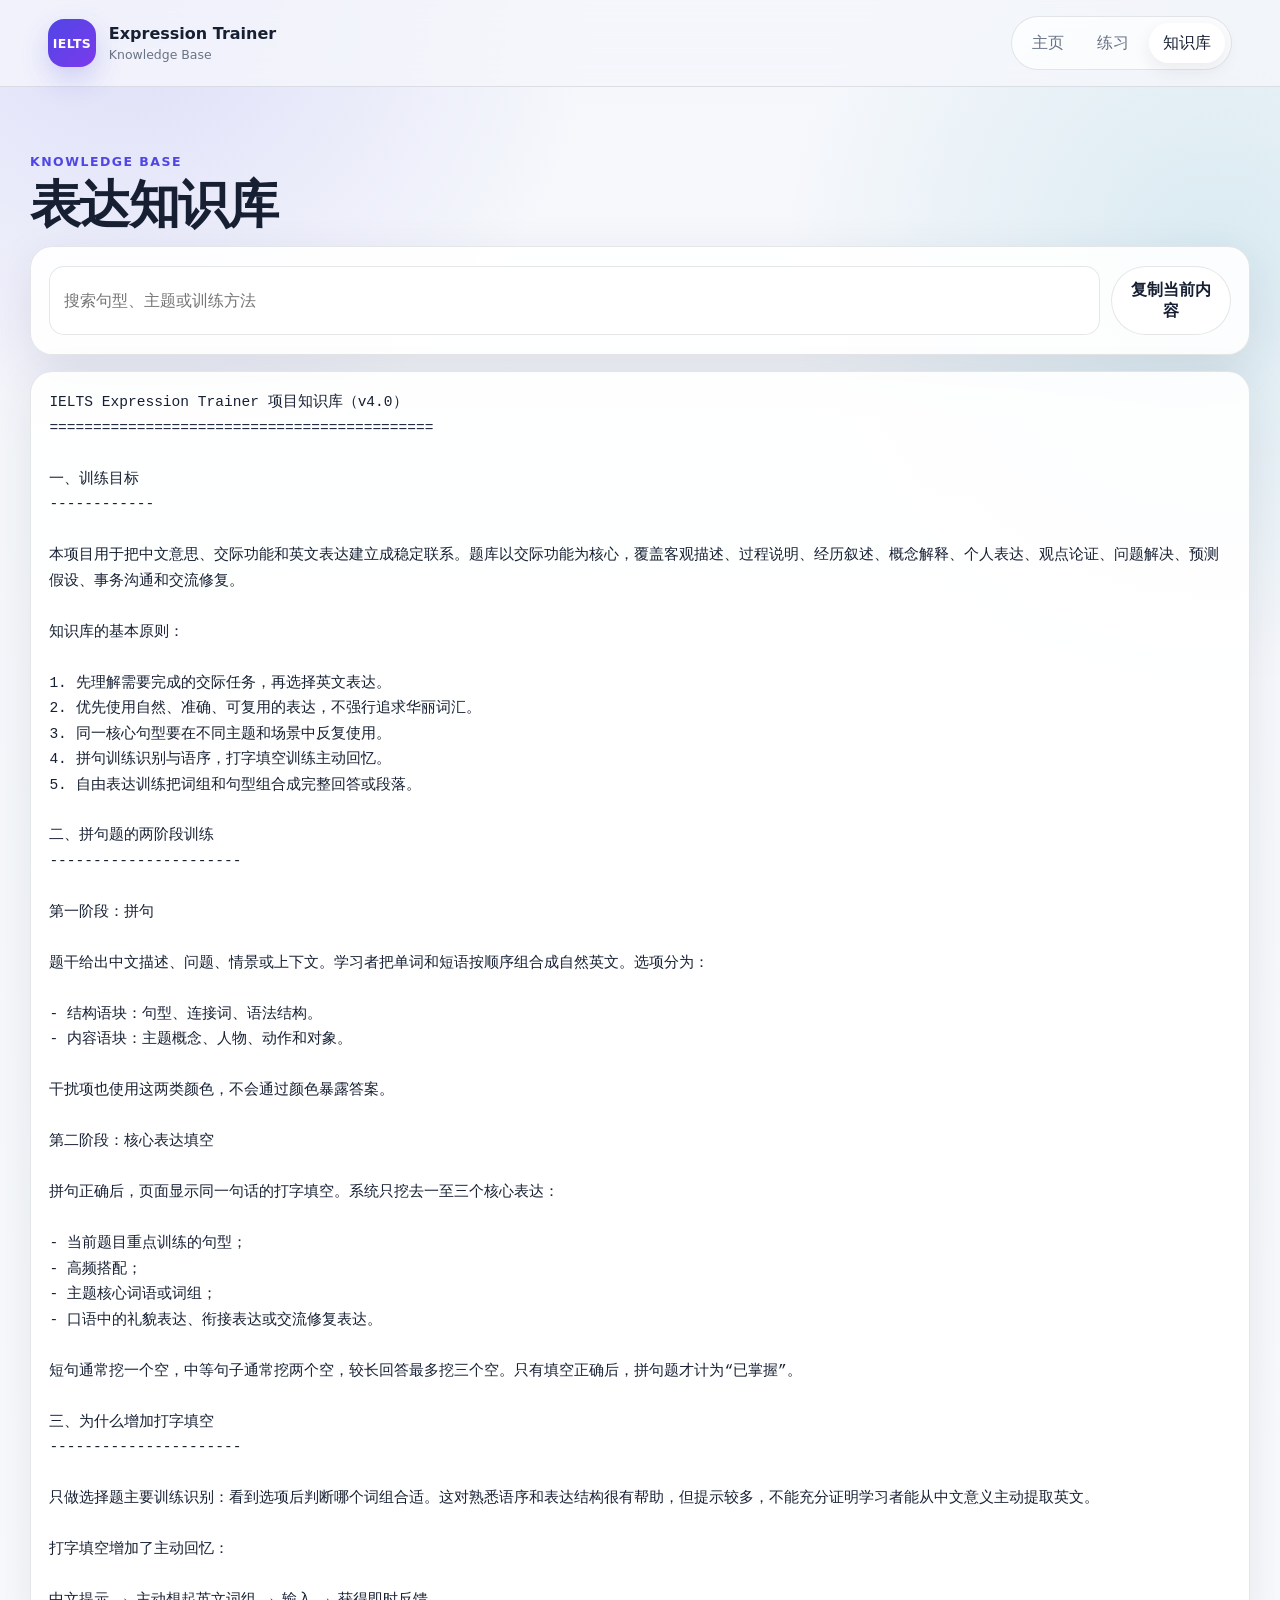
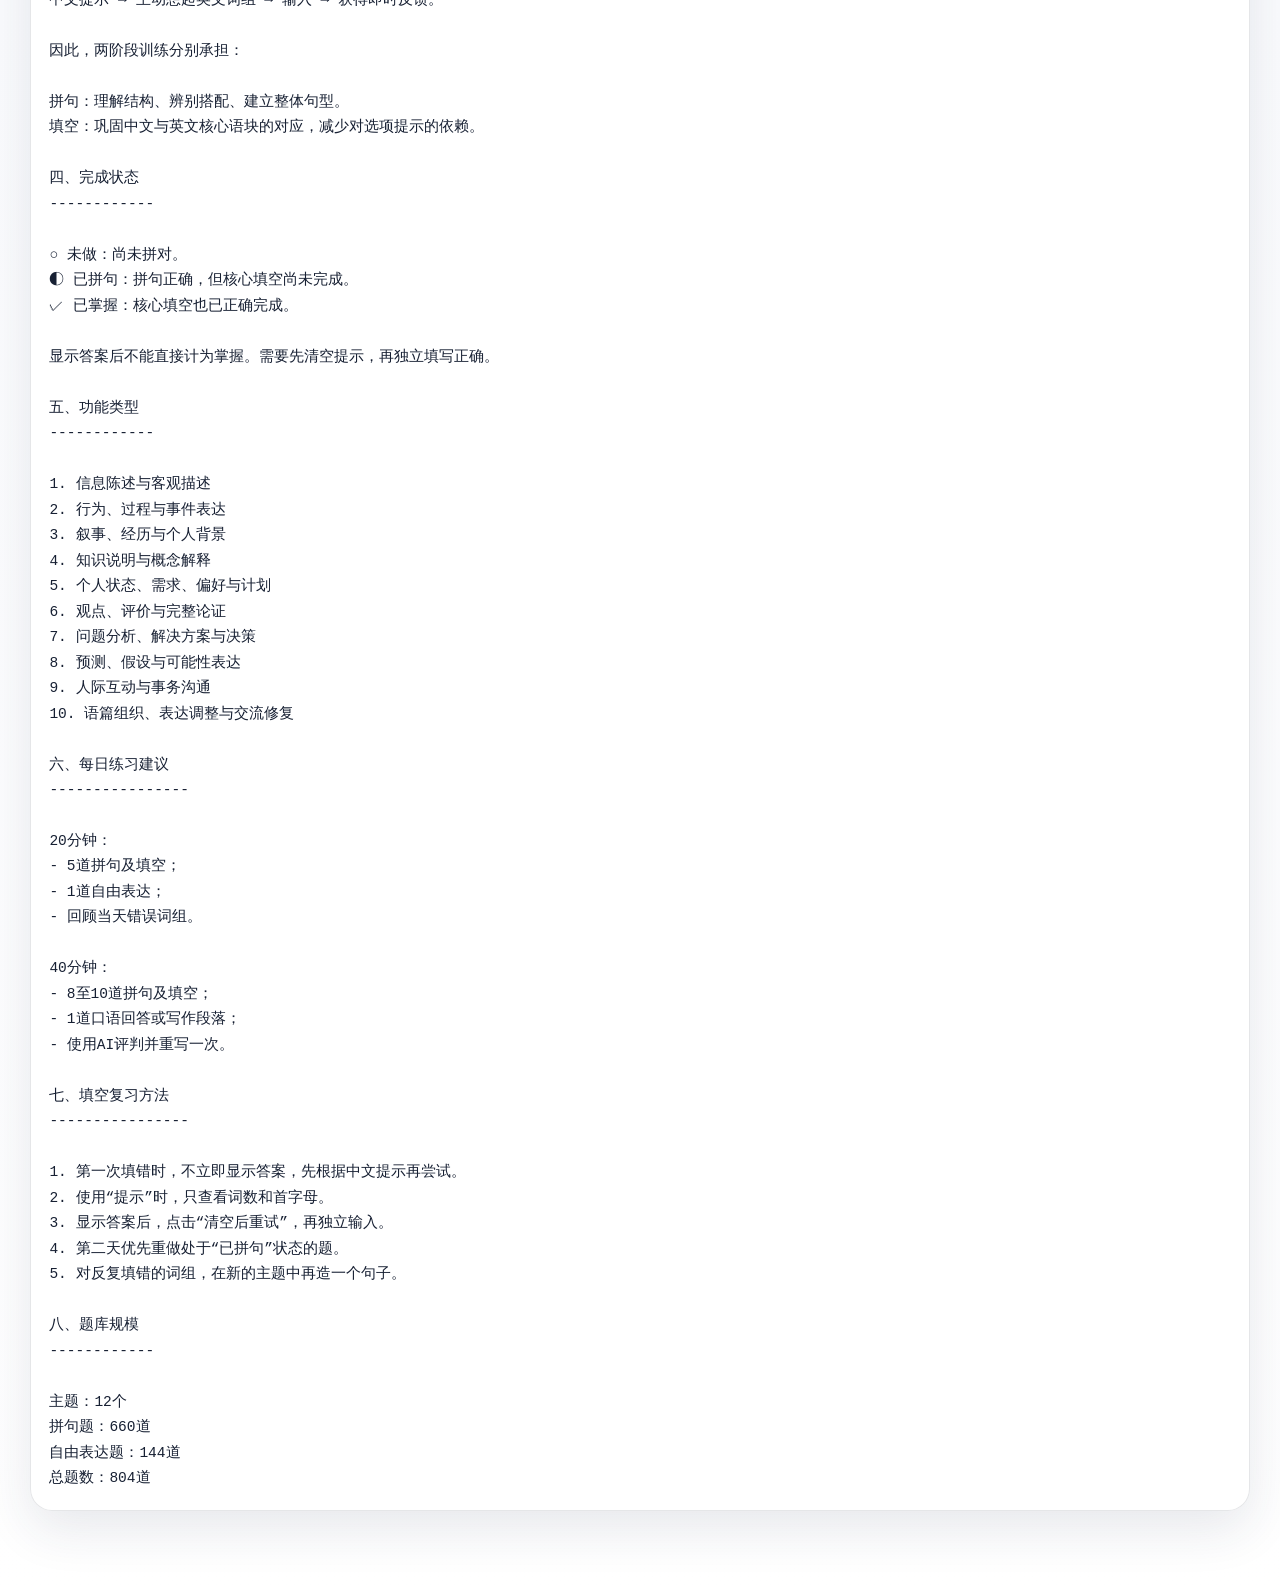
==== commit 2716f5d4: "v4" ====
--- a/knowledge.html
+++ b/knowledge.html
@@ -6,19 +6,23 @@
   <title>知识库 | IELTS Expression Trainer</title>
   <link rel="stylesheet" href="assets/css/style.css">
 </head>
-<body data-page="knowledge">
+<body>
 <header class="topbar">
-  <a class="brand" href="index.html"><span class="brand-mark">IELTS</span><span><strong>Expression Trainer</strong><small>Knowledge Base</small></span></a>
+  <a class="brand" href="index.html">
+    <span class="brand-mark">IELTS</span>
+    <span><strong>Expression Trainer</strong><small>Knowledge Base</small></span>
+  </a>
   <nav><a href="index.html">主页</a><a href="practice.html">练习</a><a class="active" href="knowledge.html">知识库</a></nav>
 </header>
 <main class="container">
   <section class="section">
-    <p class="eyebrow">KNOWLEDGE BASE</p><h1 class="page-title">表达知识库</h1>
-    <div class="panel search-bar"><input id="searchInput" placeholder="搜索句型、功能或主题"><button id="copyVisible" class="btn small">复制当前内容</button></div>
-    <pre id="knowledgeText" class="panel knowledge-text">正在加载……</pre>
+    <p class="eyebrow">Knowledge Base</p>
+    <h1 class="page-title">表达知识库</h1>
+    <div class="panel search-bar"><input id="searchInput" placeholder="搜索句型、主题或训练方法"><button id="copyBtn" class="btn">复制当前内容</button></div>
+    <pre id="knowledgeText" class="panel knowledge-text">正在加载...</pre>
   </section>
 </main>
-<div id="toastRoot" class="toast-root"></div>
+<div id="toastRoot"></div>
 <script src="assets/js/fallback-data.js"></script>
 <script src="assets/js/common.js"></script>
 <script src="assets/js/knowledge.js"></script>
--- a/assets/css/style.css
+++ b/assets/css/style.css
@@ -1,37 +1,70 @@
+
 :root{
-  --bg:#f5f7fb;--surface:rgba(255,255,255,.9);--surface-solid:#fff;--text:#172033;--muted:#68748a;
-  --primary:#5b5bd6;--primary-soft:#eeeeff;--accent:#0f9fb6;--accent-soft:#e8f8fb;
-  --danger:#d94b55;--success:#168a55;--warning:#b77800;--border:rgba(23,32,51,.11);
-  --shadow:0 18px 48px rgba(35,45,90,.11);--radius:22px;--radius-sm:15px;
-  --font:ui-sans-serif,system-ui,-apple-system,BlinkMacSystemFont,"Segoe UI","Microsoft YaHei","PingFang SC",Arial,sans-serif
+  --bg:#f5f7fb;--surface:rgba(255,255,255,.9);--surface-2:#fff;--text:#172033;--muted:#697386;
+  --primary:#4f46e5;--primary-2:#7c3aed;--concept:#0f8ca8;--success:#168a4b;--warning:#c77800;
+  --danger:#d64545;--border:rgba(23,32,51,.11);--shadow:0 18px 50px rgba(35,43,83,.11);
+  --radius:22px;--radius-sm:15px;--font:ui-sans-serif,system-ui,-apple-system,BlinkMacSystemFont,"Segoe UI","Microsoft YaHei","PingFang SC",Arial,sans-serif
 }
-*{box-sizing:border-box}html{scroll-behavior:smooth}body{margin:0;min-height:100vh;font-family:var(--font);color:var(--text);background:
-radial-gradient(circle at 10% 0%,rgba(91,91,214,.15),transparent 28rem),
-radial-gradient(circle at 96% 8%,rgba(15,159,182,.12),transparent 25rem),
-linear-gradient(180deg,var(--bg),#fff)}
-a{color:inherit;text-decoration:none}button,input,select,textarea{font:inherit}button{color:inherit}
-.topbar{position:sticky;top:0;z-index:30;display:flex;align-items:center;justify-content:space-between;gap:1rem;padding:1rem clamp(1rem,4vw,3rem);background:rgba(245,247,251,.78);backdrop-filter:blur(16px);border-bottom:1px solid var(--border)}
-.brand{display:flex;align-items:center;gap:.8rem;min-width:0}.brand-mark{display:grid;place-items:center;width:48px;height:48px;border-radius:16px;background:linear-gradient(135deg,var(--primary),#7c4fd7);color:#fff;font-size:.76rem;font-weight:900;letter-spacing:.04em;box-shadow:0 12px 28px rgba(91,91,214,.25)}.brand strong,.brand small{display:block}.brand small{color:var(--muted);font-size:.78rem;margin-top:.18rem}
-nav{display:flex;gap:.3rem;padding:.3rem;border:1px solid var(--border);background:rgba(255,255,255,.65);border-radius:999px}nav a{padding:.6rem .9rem;border-radius:999px;color:var(--muted);font-weight:700;font-size:.94rem}nav a:hover,nav a.active{color:var(--text);background:#fff;box-shadow:0 7px 17px rgba(23,32,51,.08)}
-.container{width:min(1220px,calc(100% - 2rem));margin:0 auto;padding:2rem 0 4rem}.hero{display:grid;grid-template-columns:1.25fr .75fr;gap:1.2rem;align-items:stretch;padding:2.2rem 0 1.5rem}.hero-panel{display:flex;flex-direction:column;justify-content:center}
-.eyebrow{margin:0 0 .55rem;color:var(--primary);font-size:.76rem;font-weight:900;letter-spacing:.13em}h1,h2,h3{margin:0;letter-spacing:-.025em}h1{font-size:clamp(2.2rem,5vw,4.7rem);line-height:1}.page-title{font-size:clamp(2rem,4vw,3.4rem)}h2{font-size:clamp(1.35rem,2.5vw,1.9rem)}h3{font-size:1.06rem}.lead{max-width:730px;color:var(--muted);font-size:1.08rem;line-height:1.75;margin:1rem 0}.muted{color:var(--muted)}.small-text{font-size:.88rem}
-.panel,.card{background:var(--surface);border:1px solid var(--border);border-radius:var(--radius);box-shadow:var(--shadow);padding:1.15rem;backdrop-filter:blur(15px)}.card{transition:transform .18s ease,box-shadow .18s ease}.card:hover{transform:translateY(-2px);box-shadow:0 22px 54px rgba(35,45,90,.15)}
-.actions,.button-row{display:flex;align-items:center;flex-wrap:wrap;gap:.65rem;margin-top:1.15rem}.actions.compact{margin-top:.8rem}.button-row .btn{flex:1}
-.btn,.icon-btn{appearance:none;border:1px solid var(--border);background:rgba(255,255,255,.83);border-radius:999px;padding:.8rem 1.05rem;font-weight:800;cursor:pointer;display:inline-flex;align-items:center;justify-content:center;gap:.4rem;box-shadow:0 7px 18px rgba(23,32,51,.07);transition:transform .15s ease,box-shadow .15s ease}.btn:hover,.icon-btn:hover{transform:translateY(-1px);box-shadow:0 11px 22px rgba(23,32,51,.11)}.btn.primary{border:0;background:linear-gradient(135deg,var(--primary),#7d50d8);color:#fff}.btn.danger{color:var(--danger);border-color:rgba(217,75,85,.2);background:rgba(217,75,85,.08);box-shadow:none}.btn.success{color:var(--success);border-color:rgba(22,138,85,.18);background:rgba(22,138,85,.08);box-shadow:none}.btn.small{padding:.6rem .8rem;font-size:.9rem}.btn.full{width:100%;margin-top:.7rem}.icon-btn{padding:.55rem .72rem;box-shadow:none}
-.stats{display:grid;grid-template-columns:repeat(3,1fr);gap:.7rem}.stat{padding:1rem;border:1px solid var(--border);background:rgba(255,255,255,.72);border-radius:17px}.stat b{display:block;font-size:1.75rem;letter-spacing:-.04em}.stat span{color:var(--muted);font-size:.84rem}
-.progress-wrap{margin-top:1rem}.progress-line{display:flex;justify-content:space-between;gap:1rem;color:var(--muted);font-size:.88rem;margin-bottom:.45rem}.progress-track{height:9px;background:rgba(91,91,214,.09);border-radius:999px;overflow:hidden}.progress-track i{display:block;width:0;height:100%;background:linear-gradient(90deg,var(--primary),var(--accent));border-radius:inherit;transition:width .22s ease}
-.section{margin-top:2.1rem}.section-head{display:flex;align-items:end;justify-content:space-between;gap:1rem;margin-bottom:1rem}.text-link{color:var(--primary);font-weight:800}.card-grid{display:grid;grid-template-columns:repeat(3,minmax(0,1fr));gap:1rem}.theme-card{display:grid;gap:.75rem;min-height:205px}.theme-icon{font-size:2rem}.chip-row{display:flex;flex-wrap:wrap;gap:.4rem}.chip,.badge{display:inline-flex;align-items:center;padding:.4rem .6rem;border-radius:999px;background:rgba(91,91,214,.08);border:1px solid rgba(91,91,214,.12);color:var(--primary);font-size:.8rem;font-weight:800}.chip.neutral{color:var(--muted);background:rgba(104,116,138,.07);border-color:var(--border)}.chip.success{color:var(--success);background:rgba(22,138,85,.08);border-color:rgba(22,138,85,.16)}.function-grid{display:grid;grid-template-columns:repeat(5,minmax(0,1fr));gap:.7rem}.function-card{padding:.85rem;border-radius:17px;border:1px solid var(--border);background:rgba(255,255,255,.7)}.function-card b{display:block;margin-bottom:.25rem}.function-card span{font-size:.82rem;color:var(--muted)}
-.two-col{display:grid;grid-template-columns:1fr 1fr;gap:1rem}.prompt-list{display:grid;gap:.55rem}.prompt-item{display:flex;align-items:center;justify-content:space-between;gap:.8rem;border-top:1px solid var(--border);padding-top:.55rem}.prompt-item:first-child{border-top:0;padding-top:0}.prompt-item span{font-weight:700}
-.practice-layout{display:grid;grid-template-columns:300px minmax(0,1fr);gap:1rem;align-items:start}.controls{position:sticky;top:90px}.controls label{display:block;color:var(--muted);font-weight:800;font-size:.84rem;margin:1rem 0 .38rem}.controls select,.search-bar input,.free-answer{width:100%;padding:.78rem .9rem;border:1px solid var(--border);background:rgba(255,255,255,.83);border-radius:14px;outline:none;color:var(--text)}.controls select:focus,.search-bar input:focus,.free-answer:focus{border-color:rgba(91,91,214,.45);box-shadow:0 0 0 4px rgba(91,91,214,.09)}
-.segmented{display:grid;grid-template-columns:repeat(3,1fr);gap:.3rem;padding:.3rem;border-radius:15px;border:1px solid var(--border);background:rgba(255,255,255,.58)}.segmented button{border:0;background:transparent;border-radius:11px;padding:.62rem .35rem;color:var(--muted);font-weight:800;cursor:pointer}.segmented button.active{background:#fff;color:var(--primary);box-shadow:0 6px 15px rgba(23,32,51,.08)}
-.practice-workspace{display:grid;grid-template-columns:275px minmax(0,1fr);gap:1rem}.question-list-panel{position:sticky;top:90px;max-height:calc(100vh - 110px);overflow:auto}.list-title{display:flex;align-items:center;justify-content:space-between;margin-bottom:.55rem}.q-list-item{display:block;width:100%;text-align:left;border:1px solid var(--border);background:rgba(255,255,255,.62);border-radius:14px;padding:.72rem;margin:.45rem 0;cursor:pointer}.q-list-item:hover,.q-list-item.active{border-color:rgba(91,91,214,.35);background:rgba(91,91,214,.06)}.q-list-item b{display:block;font-size:.9rem}.q-list-item small{color:var(--muted)}.q-list-item .done-dot{float:right}
-.question-root{min-height:620px}.question-head{display:flex;justify-content:space-between;align-items:flex-start;gap:1rem}.question-head h1{font-size:clamp(1.65rem,3vw,2.55rem);margin-top:.75rem}.prompt-box{margin:1rem 0;padding:1rem;border:1px solid rgba(91,91,214,.14);background:rgba(91,91,214,.055);border-radius:17px;line-height:1.75}.section-title{font-size:1rem;margin:1rem 0 .55rem}
-.token-bank,.answer-zone,.toolbox{display:flex;flex-wrap:wrap;gap:.5rem;min-height:62px;padding:.8rem;border:1px dashed rgba(91,91,214,.25);background:rgba(255,255,255,.58);border-radius:17px}.answer-zone{border-style:solid;border-color:rgba(15,159,182,.2);background:rgba(15,159,182,.045)}.answer-zone.empty:before{content:"点击或拖拽选项到这里";color:var(--muted);font-size:.9rem}
-.token{appearance:none;display:inline-flex;align-items:center;border-radius:999px;padding:.48rem .68rem;border:1px solid;cursor:pointer;font-weight:800;font-size:.86rem;box-shadow:0 5px 12px rgba(23,32,51,.055);user-select:none}.token.structure{color:#4b46b8;border-color:rgba(91,91,214,.26);background:var(--primary-soft)}.token.concept{color:#087d90;border-color:rgba(15,159,182,.25);background:var(--accent-soft)}.token.used{opacity:.38;pointer-events:none}.answer-zone .token{background:#fff}.sentence-preview{margin-top:.8rem;padding:.85rem 1rem;border:1px solid var(--border);background:rgba(255,255,255,.72);border-radius:14px;line-height:1.7}.feedback{margin-top:1rem;padding:1rem;border-radius:16px;border:1px solid var(--border);line-height:1.7}.feedback.success{color:#126b43;background:rgba(22,138,85,.07);border-color:rgba(22,138,85,.18)}.feedback.error{color:#9f2f38;background:rgba(217,75,85,.07);border-color:rgba(217,75,85,.18)}.feedback.info{color:#4542a4;background:rgba(91,91,214,.07);border-color:rgba(91,91,214,.18)}
-.legend{display:flex;gap:.65rem;align-items:center;margin:.6rem 0;color:var(--muted);font-size:.8rem}.legend i{display:inline-block;width:10px;height:10px;border-radius:50%}.legend .s{background:var(--primary)}.legend .c{background:var(--accent)}
-.free-answer{min-height:190px;resize:vertical;line-height:1.75}.record{padding:.85rem;border:1px solid var(--border);background:rgba(255,255,255,.65);border-radius:14px;margin:.6rem 0}.record small{color:var(--muted)}.record p{white-space:pre-wrap;line-height:1.65;margin:.35rem 0 0}
-.search-bar{display:flex;gap:.65rem;margin:1rem 0}.knowledge-text{white-space:pre-wrap;word-break:break-word;line-height:1.78;font-family:ui-monospace,SFMono-Regular,Menlo,Consolas,"Microsoft YaHei Mono",monospace;font-size:.91rem}
-.toast-root{position:fixed;right:1rem;bottom:1rem;z-index:100;display:grid;gap:.55rem}.toast{max-width:340px;padding:.8rem 1rem;border-radius:14px;background:rgba(255,255,255,.95);border:1px solid var(--border);box-shadow:var(--shadow);transition:.2s}.mobile-only{display:none}.mobile-head{display:flex;align-items:center;justify-content:space-between}
-@media(max-width:1080px){.function-grid{grid-template-columns:repeat(3,1fr)}.practice-layout{grid-template-columns:270px minmax(0,1fr)}.practice-workspace{grid-template-columns:235px minmax(0,1fr)}}
-@media(max-width:900px){.hero,.two-col,.practice-layout,.practice-workspace{grid-template-columns:1fr}.controls,.question-list-panel{position:static;max-height:none}.question-list-panel{display:none}.question-list-panel.open{display:block}.mobile-only{display:inline-flex}.card-grid{grid-template-columns:repeat(2,1fr)}}
-@media(max-width:650px){.topbar{flex-direction:column;align-items:flex-start;padding:.85rem 1rem}.topbar nav{width:100%}.topbar nav a{flex:1;text-align:center;padding:.55rem .3rem}.container{width:calc(100% - 1rem);padding-top:1rem}.hero{padding-top:1rem}.card-grid,.function-grid,.stats{grid-template-columns:1fr}.section-head,.question-head,.search-bar{align-items:stretch;flex-direction:column}.btn{width:100%}.actions .btn,.button-row .btn,.prompt-item .btn{width:auto}.prompt-item{align-items:flex-start}.question-root{min-height:520px}h1{font-size:2.35rem}}
+*{box-sizing:border-box}
+html{scroll-behavior:smooth}
+body{margin:0;min-height:100vh;font-family:var(--font);color:var(--text);background:
+  radial-gradient(circle at 10% 0%,rgba(79,70,229,.14),transparent 29rem),
+  radial-gradient(circle at 95% 8%,rgba(15,140,168,.12),transparent 27rem),
+  linear-gradient(180deg,var(--bg),#fff)}
+a{text-decoration:none;color:inherit}
+button,input,select,textarea{font:inherit}
+button{color:inherit}
+code{padding:.15rem .38rem;border-radius:.45rem;background:rgba(79,70,229,.08);color:var(--primary)}
+.topbar{position:sticky;top:0;z-index:20;display:flex;justify-content:space-between;align-items:center;gap:1rem;padding:1rem clamp(1rem,4vw,3rem);background:rgba(245,247,251,.78);backdrop-filter:blur(16px);border-bottom:1px solid var(--border)}
+.brand{display:flex;align-items:center;gap:.8rem}
+.brand-mark{display:grid;place-items:center;width:48px;height:48px;border-radius:16px;color:#fff;background:linear-gradient(135deg,var(--primary),var(--primary-2));font-size:.78rem;font-weight:900;letter-spacing:.03em;box-shadow:0 12px 28px rgba(79,70,229,.22)}
+.brand strong,.brand small{display:block}.brand small{margin-top:.2rem;color:var(--muted);font-size:.78rem}
+nav{display:flex;gap:.3rem;padding:.35rem;border:1px solid var(--border);background:rgba(255,255,255,.68);border-radius:999px}
+nav a{padding:.62rem .9rem;border-radius:999px;color:var(--muted)}
+nav a.active,nav a:hover{color:var(--text);background:#fff;box-shadow:0 7px 18px rgba(23,32,51,.08)}
+.container{width:min(1220px,calc(100% - 2rem));margin:0 auto;padding:2rem 0 4rem}
+.hero{display:grid;grid-template-columns:minmax(0,1.2fr) minmax(320px,.8fr);gap:1.4rem;align-items:stretch;padding:2.2rem 0 1.5rem}
+.eyebrow{margin:0 0 .6rem;color:var(--primary);font-size:.78rem;font-weight:900;letter-spacing:.12em;text-transform:uppercase}
+h1,h2,h3,p{margin-top:0}h1,h2,h3{letter-spacing:-.03em}h1{font-size:clamp(2.2rem,5vw,4.7rem);line-height:1.01;margin-bottom:1rem}h2{font-size:clamp(1.4rem,3vw,2rem)}h3{font-size:1.08rem}
+.page-title{font-size:clamp(2rem,4vw,3.5rem)}
+.lead,.muted{color:var(--muted);line-height:1.75}.lead{font-size:1.08rem;max-width:760px}
+.panel,.card{background:var(--surface);border:1px solid var(--border);border-radius:var(--radius);box-shadow:var(--shadow);padding:1.15rem}
+.btn{appearance:none;border:1px solid var(--border);border-radius:999px;padding:.8rem 1rem;background:rgba(255,255,255,.84);font-weight:800;cursor:pointer;display:inline-flex;align-items:center;justify-content:center;gap:.4rem;transition:.15s ease}
+.btn:hover{transform:translateY(-1px);box-shadow:0 10px 22px rgba(23,32,51,.1)}
+.btn.primary{border-color:transparent;background:linear-gradient(135deg,var(--primary),var(--primary-2));color:#fff}
+.btn.success{color:var(--success);background:rgba(22,138,75,.09);border-color:rgba(22,138,75,.22)}
+.btn.danger{color:var(--danger);background:rgba(214,69,69,.08);border-color:rgba(214,69,69,.2)}
+.btn.small{padding:.58rem .75rem;font-size:.88rem}.btn.full{width:100%}
+.actions,.nav-row{display:flex;flex-wrap:wrap;align-items:center;gap:.65rem}.actions{margin-top:1.3rem}.actions.compact{margin-top:.8rem}.nav-row{margin-top:1rem}.nav-row .btn{flex:1}
+.summary-panel{display:grid;gap:1rem;align-content:center}
+.stat-grid{display:grid;grid-template-columns:repeat(2,minmax(0,1fr));gap:.75rem}.stat{padding:1rem;border:1px solid var(--border);border-radius:18px;background:rgba(255,255,255,.72)}.stat b{display:block;font-size:1.8rem}.stat span{color:var(--muted);font-size:.86rem}
+.status-legend{display:flex;flex-wrap:wrap;gap:.8rem;color:var(--muted);font-size:.9rem}.status-legend b{color:var(--primary)}
+.section{margin-top:2.2rem}.section-head{display:flex;justify-content:space-between;align-items:end;gap:1rem;margin-bottom:1rem}.text-link{color:var(--primary);font-weight:800}
+.card-grid{display:grid;grid-template-columns:repeat(3,minmax(0,1fr));gap:1rem}.card-grid.two{grid-template-columns:repeat(2,minmax(0,1fr))}
+.theme-card{display:grid;gap:.7rem;transition:.15s ease}.theme-card:hover{transform:translateY(-2px);box-shadow:0 23px 55px rgba(35,43,83,.15)}.theme-icon{font-size:2rem}.chip-row{display:flex;flex-wrap:wrap;gap:.4rem}.chip{display:inline-flex;align-items:center;padding:.42rem .62rem;border-radius:999px;font-size:.82rem;font-weight:800;background:rgba(79,70,229,.07);color:var(--primary);border:1px solid rgba(79,70,229,.12)}
+.two-col{display:grid;grid-template-columns:1fr 1fr;gap:1rem}.steps{padding-left:1.2rem;line-height:1.9;color:var(--muted)}.steps li::marker{color:var(--primary);font-weight:900}
+.inline-note{margin-top:.8rem;padding:.8rem;border-radius:14px;background:rgba(199,120,0,.08);color:#865000;border:1px solid rgba(199,120,0,.18)}.hidden{display:none!important}
+.progress-track{height:10px;border-radius:999px;background:rgba(79,70,229,.09);overflow:hidden}.progress-track i{display:block;height:100%;width:0;background:linear-gradient(90deg,var(--primary),var(--concept));border-radius:inherit;transition:width .2s}
+.practice-layout{display:grid;grid-template-columns:305px minmax(0,1fr);gap:1rem;align-items:start}.controls{position:sticky;top:91px}.controls label{display:block;margin:1rem 0 .38rem;color:var(--muted);font-size:.84rem;font-weight:800}
+select,input,textarea{width:100%;border:1px solid var(--border);border-radius:15px;background:rgba(255,255,255,.86);color:var(--text);padding:.78rem .88rem;outline:none}
+select:focus,input:focus,textarea:focus{border-color:rgba(79,70,229,.45);box-shadow:0 0 0 4px rgba(79,70,229,.09)}
+.segmented{display:grid;grid-template-columns:1fr 1fr;gap:.32rem;margin-top:1rem;padding:.32rem;border-radius:15px;border:1px solid var(--border);background:rgba(255,255,255,.62)}.segmented button{border:0;border-radius:11px;padding:.65rem;background:transparent;color:var(--muted);font-weight:800;cursor:pointer}.segmented button.active{background:#fff;color:var(--primary);box-shadow:0 7px 17px rgba(23,32,51,.08)}
+.progress-box{margin-top:1rem}.progress-box>div:first-child{display:flex;justify-content:space-between;margin-bottom:.45rem;color:var(--muted);font-size:.88rem}
+.practice-main{display:grid;grid-template-columns:285px minmax(0,1fr);gap:1rem}.question-list{position:sticky;top:91px;max-height:calc(100vh - 108px);overflow:auto}.question-list h2{margin-bottom:.65rem}.q-item{width:100%;padding:.72rem;margin:.3rem 0;text-align:left;border:1px solid var(--border);border-radius:14px;background:rgba(255,255,255,.65);cursor:pointer}.q-item:hover,.q-item.active{border-color:rgba(79,70,229,.35);background:rgba(79,70,229,.055)}.q-title{display:flex;justify-content:space-between;gap:.5rem;font-weight:800}.q-meta{margin-top:.25rem;color:var(--muted);font-size:.77rem}.q-status.mastered{color:var(--success)}.q-status.assembled{color:var(--warning)}.q-status.new{color:var(--muted)}
+.question-root{min-height:650px}.question-head{display:flex;justify-content:space-between;gap:1rem;align-items:start}.question-head h1{font-size:clamp(1.7rem,3vw,2.55rem)}.question-tags{display:flex;flex-wrap:wrap;gap:.4rem;margin-bottom:.8rem}.status-chip.mastered{color:var(--success);background:rgba(22,138,75,.09);border-color:rgba(22,138,75,.16)}.status-chip.assembled{color:var(--warning);background:rgba(199,120,0,.08);border-color:rgba(199,120,0,.18)}
+.prompt-box{margin:1rem 0;padding:1rem;border-radius:18px;background:rgba(79,70,229,.055);border:1px solid rgba(79,70,229,.13);line-height:1.75}
+.block{margin-top:1.1rem}.block-title{display:flex;justify-content:space-between;align-items:center;gap:1rem;margin-bottom:.55rem}.block-title h3{margin:0}
+.token-bank,.answer-zone,.toolbox{display:flex;flex-wrap:wrap;gap:.5rem;min-height:62px;padding:.8rem;border-radius:17px;border:1px dashed rgba(79,70,229,.25);background:rgba(255,255,255,.58)}
+.answer-zone{border-style:solid;border-color:rgba(15,140,168,.22);background:rgba(15,140,168,.05)}.answer-zone.empty::before{content:"点击或拖拽选项到这里";color:var(--muted)}
+.token{appearance:none;display:inline-flex;align-items:center;padding:.48rem .66rem;border-radius:999px;background:#fff;border:1px solid var(--border);font-weight:750;font-size:.88rem;cursor:pointer;box-shadow:0 5px 13px rgba(23,32,51,.055)}
+.token.structure{color:var(--primary);border-color:rgba(79,70,229,.24)}.token.concept{color:var(--concept);border-color:rgba(15,140,168,.25)}.token.used{opacity:.38;pointer-events:none}
+.sentence-preview{margin-top:.7rem;padding:.8rem;border-radius:14px;background:rgba(255,255,255,.72);border:1px solid var(--border);line-height:1.7}
+.feedback{margin-top:.8rem;padding:.85rem;border-radius:15px;line-height:1.65;border:1px solid var(--border)}.feedback.success{color:#12643a;background:rgba(22,138,75,.075);border-color:rgba(22,138,75,.19)}.feedback.error{color:#963232;background:rgba(214,69,69,.07);border-color:rgba(214,69,69,.18)}.feedback.info{color:#38338c;background:rgba(79,70,229,.07);border-color:rgba(79,70,229,.17)}
+.cloze-card{margin-top:1.2rem;padding:1rem;border-radius:20px;background:linear-gradient(145deg,rgba(79,70,229,.055),rgba(15,140,168,.055));border:1px solid rgba(79,70,229,.15)}.cloze-head{display:flex;justify-content:space-between;gap:1rem;align-items:start}.cloze-head p{margin:.25rem 0 0;color:var(--muted);font-size:.88rem}.cloze-sentence{margin:1rem 0;line-height:2.5;font-size:1.02rem}.cloze-input{display:inline-block;width:clamp(130px,calc(var(--words,2)*62px),330px);margin:0 .22rem;padding:.42rem .5rem;border:0;border-bottom:2px solid var(--primary);border-radius:8px 8px 3px 3px;background:rgba(255,255,255,.9);text-align:center}.cloze-input.wrong{border-color:var(--danger);background:rgba(214,69,69,.055)}.cloze-input.correct{border-color:var(--success);background:rgba(22,138,75,.055)}
+.cloze-cues{display:grid;gap:.45rem;margin-top:.7rem}.cloze-cue{display:flex;justify-content:space-between;gap:1rem;padding:.55rem .68rem;border-radius:12px;background:rgba(255,255,255,.65);font-size:.87rem}.cloze-cue span:last-child{color:var(--muted)}.hint-text{color:var(--primary);font-weight:800}
+textarea{min-height:190px;resize:vertical;line-height:1.75}.records{margin-top:1rem}.record{margin-top:.55rem;padding:.8rem;border:1px solid var(--border);border-radius:14px;background:rgba(255,255,255,.62)}.record small{color:var(--muted)}.record p{white-space:pre-wrap;line-height:1.65;margin-bottom:0}
+.search-bar{display:flex;gap:.7rem;margin:1rem 0}.knowledge-text{white-space:pre-wrap;word-break:break-word;line-height:1.75;font-family:ui-monospace,SFMono-Regular,Menlo,Consolas,"Microsoft YaHei Mono",monospace;font-size:.91rem}
+.toast{position:fixed;right:1rem;bottom:1rem;z-index:100;max-width:330px;padding:.8rem 1rem;border-radius:15px;background:#fff;border:1px solid var(--border);box-shadow:var(--shadow);opacity:0;transform:translateY(8px);transition:.18s}.toast.show{opacity:1;transform:translateY(0)}
+.mobile-only{display:none}.aside-title{display:flex;justify-content:space-between;align-items:center}
+@media(max-width:1020px){.hero,.two-col,.practice-layout,.practice-main{grid-template-columns:1fr}.controls,.question-list{position:static;max-height:none}.question-list{display:none}.question-list.open{display:block}.mobile-only{display:inline-flex}.card-grid{grid-template-columns:repeat(2,minmax(0,1fr))}}
+@media(max-width:680px){.topbar{flex-direction:column;align-items:flex-start;padding:.85rem 1rem}.topbar nav{width:100%;justify-content:space-between}.topbar nav a{flex:1;text-align:center;padding:.55rem .35rem}.container{width:calc(100% - 1rem);padding-top:1rem}.hero{padding-top:1rem}.card-grid,.card-grid.two,.stat-grid{grid-template-columns:1fr}.section-head,.question-head,.cloze-head,.search-bar{flex-direction:column;align-items:stretch}.actions .btn,.nav-row .btn{flex:1}.cloze-sentence{line-height:2.8}.cloze-input{max-width:100%;width:clamp(115px,calc(var(--words,2)*49px),245px)}}
